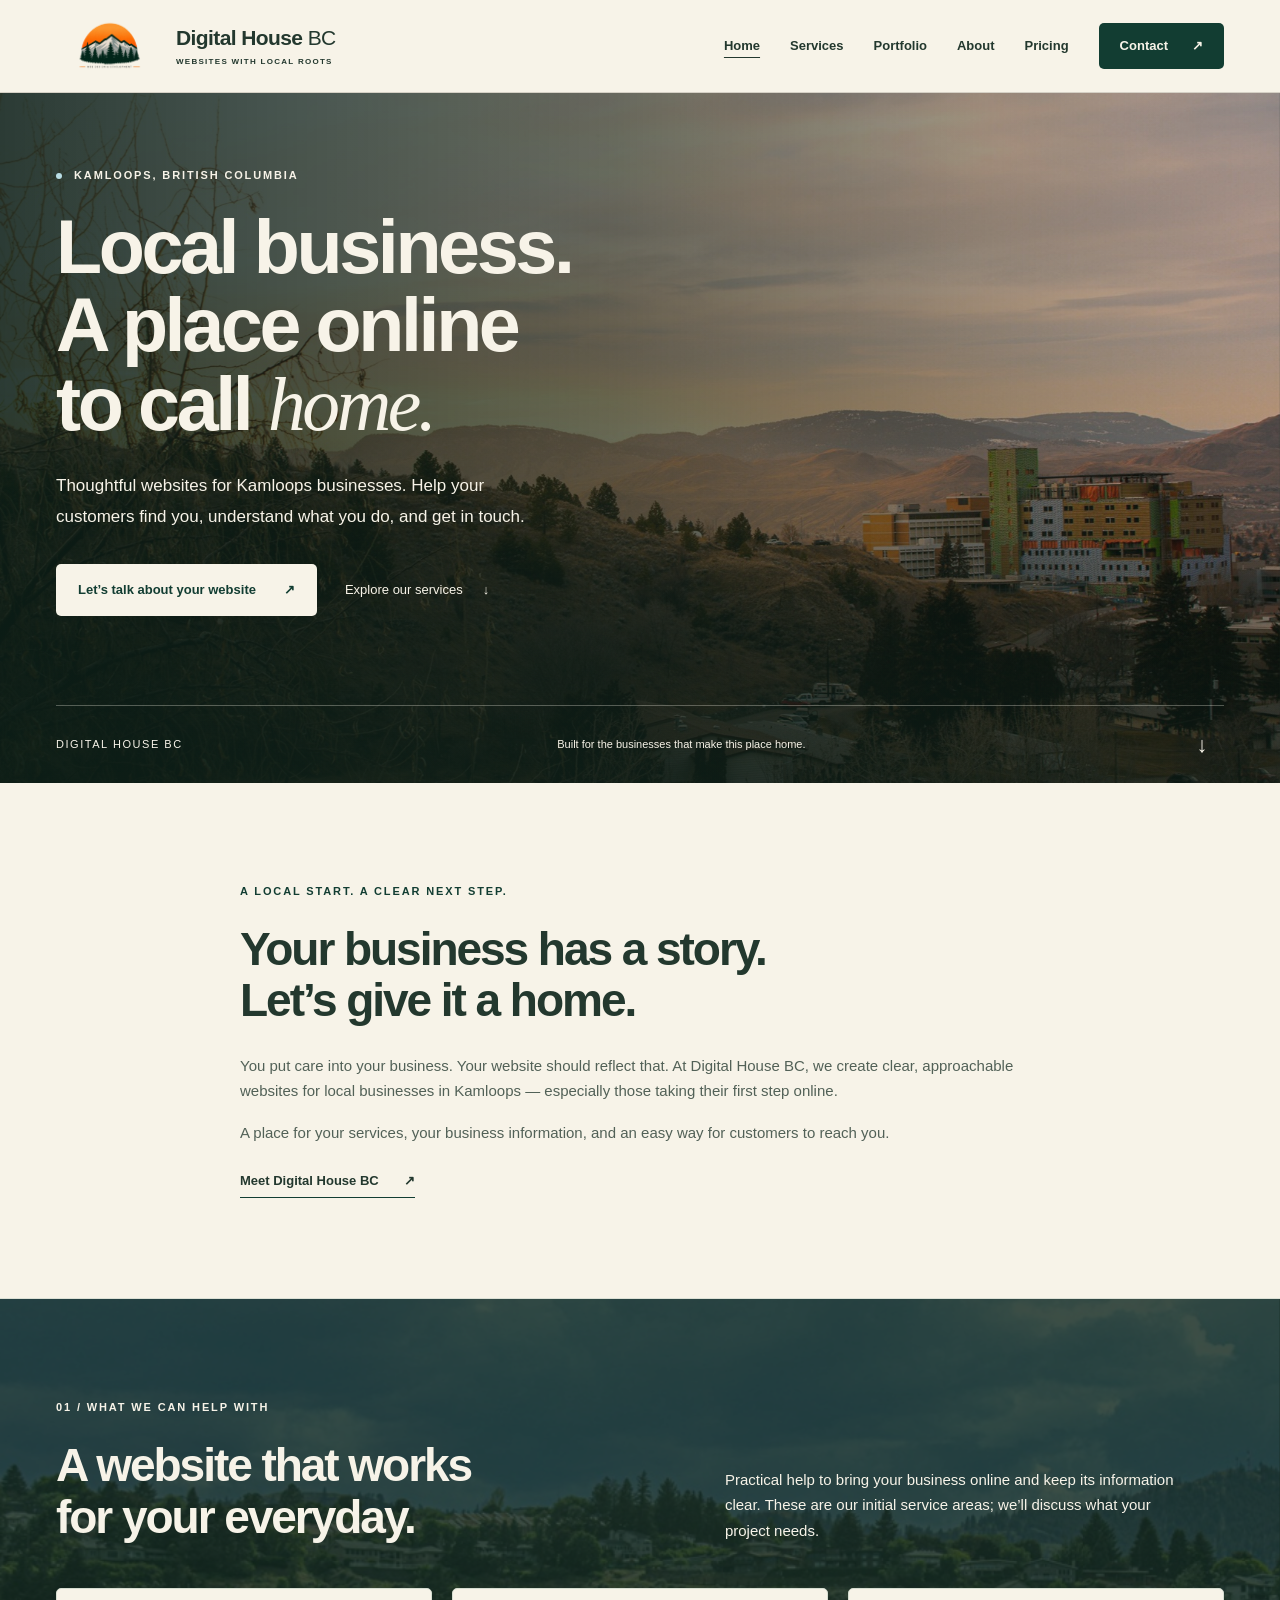
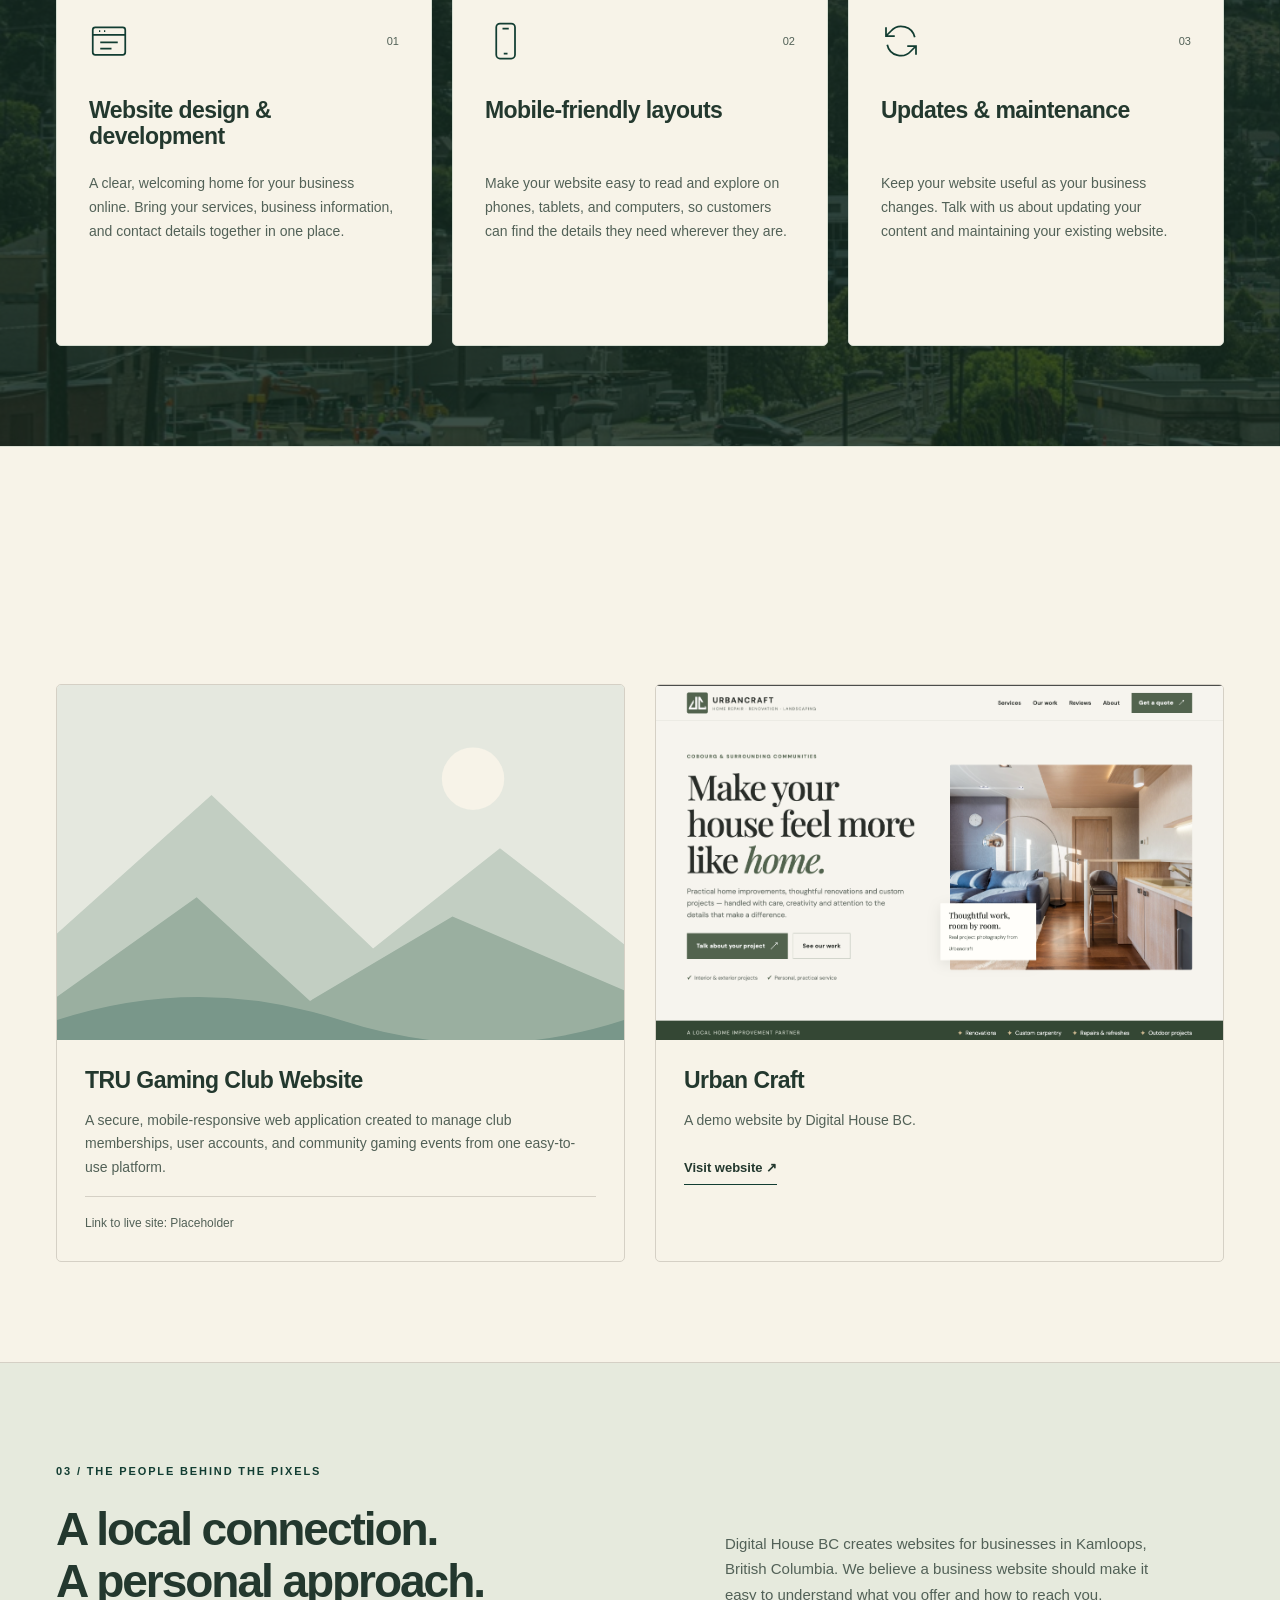
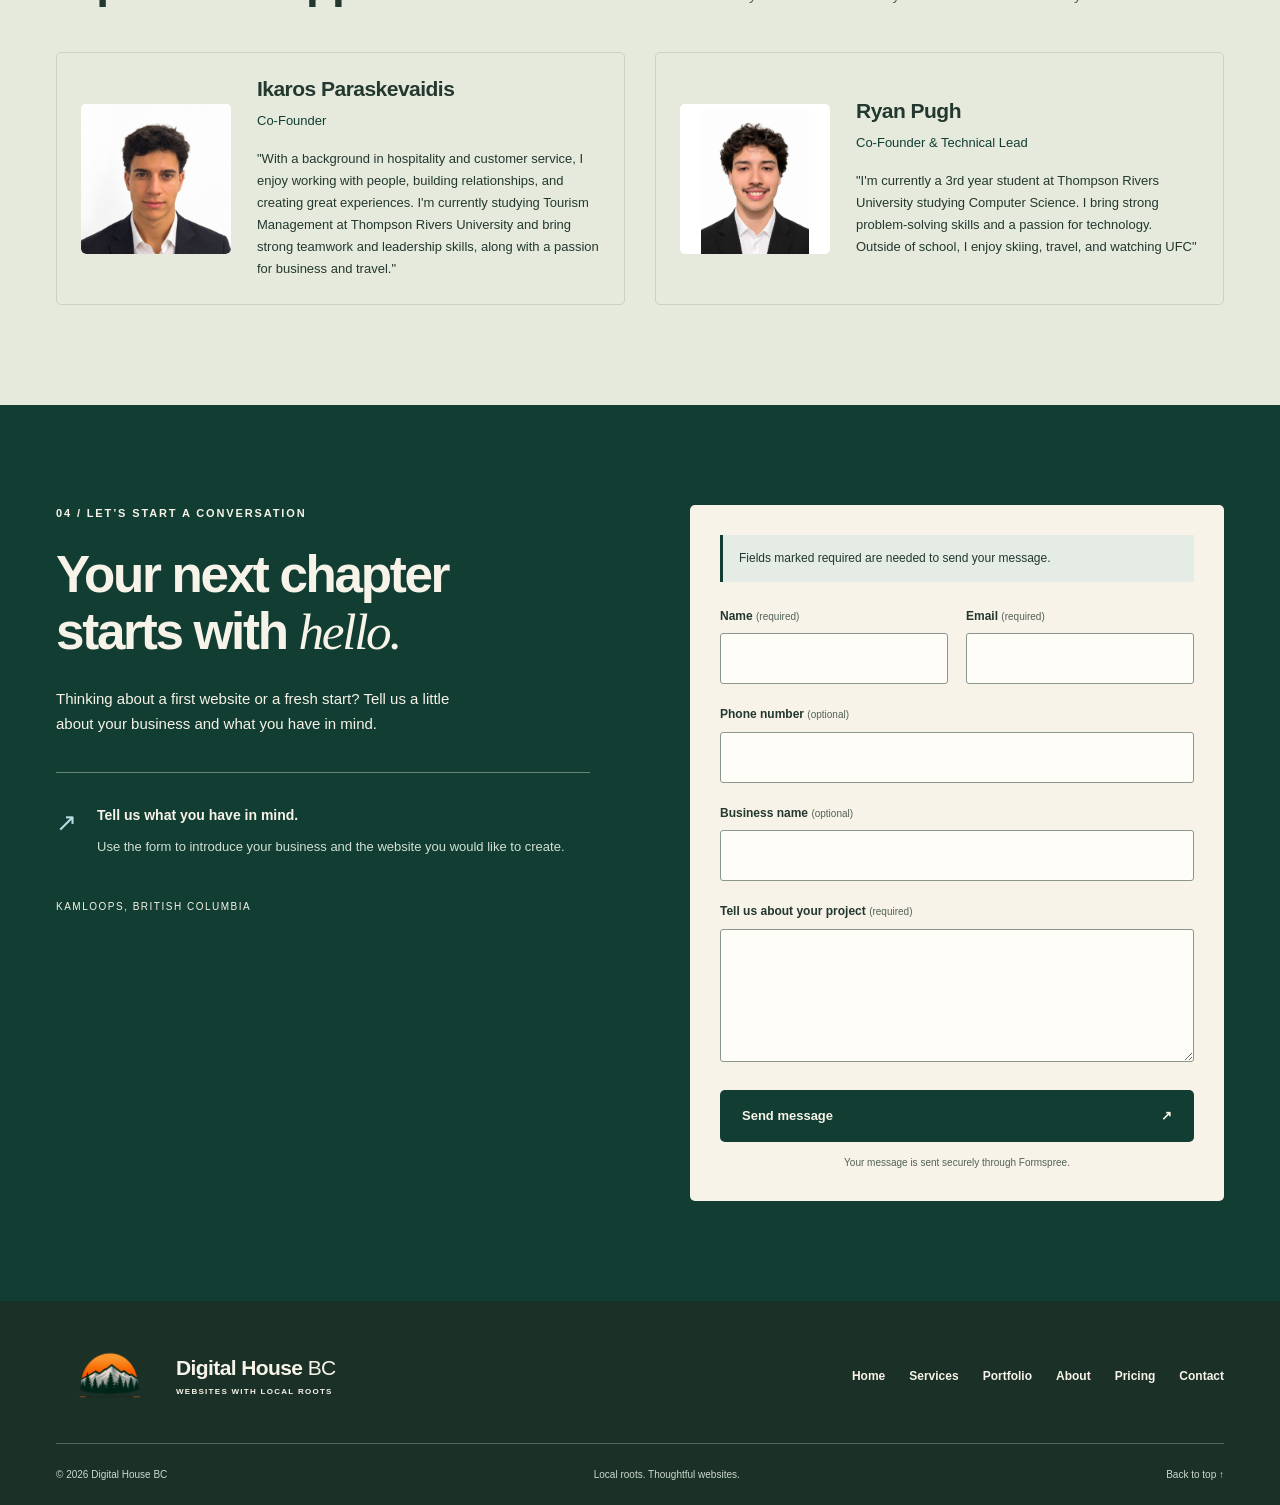
==== html/index.html @ cc47956d "Changed explore our services button to link to prices page" ====
<!doctype html>
<html lang="en-CA">
  <head>
    <meta charset="UTF-8" />
    <meta name="viewport" content="width=device-width, initial-scale=1" />
    <meta
      name="description"
      content="Digital House BC builds websites for local businesses in Kamloops, British Columbia."
    />
    <meta name="theme-color" content="#123d32" />
    <title>Digital House BC | Websites for Kamloops businesses</title>
    <link rel="icon" href="/assets/logo/Mountain_Sunset_.png" />
    <link rel="stylesheet" href="/css/styles.css" />
    <script src="/js/content.js" defer></script>
    <script src="/js/index.js" defer></script>
    <script src="/js/contact.js" defer></script>
  </head>
  <body>
    <a class="skip-link" href="#main">Skip to content</a>
    <header class="site-header">
      <div class="container header-inner">
        <a class="brand" href="#home" aria-label="Digital House BC home"
          ><img src="/assets/logo/Mountain_Sunset_.png" alt="" width="1774" height="887" /><span
            >Digital House <b>BC</b><small>WEBSITES WITH LOCAL ROOTS</small></span
          ></a
        >
        <button
          class="menu-toggle"
          type="button"
          aria-expanded="false"
          aria-controls="primary-nav"
          hidden
        >
          Menu <span aria-hidden="true">☰</span>
        </button>
        <nav id="primary-nav" aria-label="Main navigation">
          <a href="#home" aria-current="location">Home</a><a href="#services">Services</a
          ><a href="#portfolio">Portfolio</a><a href="#about">About</a
          ><a href="/html/pricing.html">Pricing</a><a class="nav-contact" href="#contact">Contact <span aria-hidden="true">↗</span></a>
        </nav>
      </div>
    </header>
    <main id="main">
      <section id="home" class="hero parallax-section" aria-labelledby="hero-title">
        <img
          class="hero-photo"
          src="/assets/background/homepage-1800.jpg"
          width="1800"
          height="1200"
          alt=""
          fetchpriority="high"
        />
        <div class="container hero-content">
          <p class="eyebrow light"><span></span> KAMLOOPS, BRITISH COLUMBIA</p>
          <h1 id="hero-title">Local business.<br />A place online<br />to call <em>home.</em></h1>
          <p>
            Thoughtful websites for Kamloops businesses. Help your customers find you, understand
            what you do, and get in touch.
          </p>
          <div class="button-row">
            <a class="button button-light" href="#contact"
              >Let’s talk about your website <span aria-hidden="true">↗</span></a
            ><a class="text-link" href="/html/pricing.html"
              >Explore our services <span aria-hidden="true">↓</span></a
            >
          </div>
        </div>
        <div class="hero-bottom container">
          <span>DIGITAL HOUSE BC</span
          ><span>Built for the businesses that make this place home.</span
          ><a href="#services" aria-label="Scroll to services">↓</a>
        </div>
      </section>
      <section class="local-intro section">
        <div class="container split">
          <div>
            <p class="eyebrow">A LOCAL START. A CLEAR NEXT STEP.</p>
            <h2>Your business has a story.<br />Let’s give it a home.</h2>
            <p>
              You put care into your business. Your website should reflect that. At Digital House
              BC, we create clear, approachable websites for local businesses in Kamloops —
              especially those taking their first step online.
            </p>
            <p>
              A place for your services, your business information, and an easy way for customers to
              reach you.
            </p>
            <a class="inline-link" href="#about"
              >Meet Digital House BC <span aria-hidden="true">↗</span></a
            >
          </div>
        </div>
      </section>
      <section
        id="services"
        class="section services parallax-section"
        aria-labelledby="services-title"
      >
        <img
          class="services-photo"
          src="/assets/background/second-homepage-1000.jpg"
          width="1000"
          height="667"
          alt=""
          loading="lazy"
        />
        <div class="container">
          <div class="section-heading">
            <div>
              <p class="eyebrow">01 / WHAT WE CAN HELP WITH</p>
              <h2 id="services-title">A website that works<br />for your everyday.</h2>
            </div>
            <p>
              Practical help to bring your business online and keep its information clear. These are
              our initial service areas; we’ll discuss what your project needs.
            </p>
          </div>
          <div id="services-grid" class="services-grid"></div>
          <noscript
            ><p>
              Website design and development · Mobile-friendly layouts · Website updates and
              maintenance
            </p></noscript
          >
        </div>
      </section>
      <section id="portfolio" class="section" aria-labelledby="portfolio-title">
        <div class="container">
          <div class="section-heading">
            <div>
              <p class="eyebrow">02 / OUR WORK</p>
              <h2 id="portfolio-title">Room for what’s next.</h2>
            </div>
            <p>
              We create websites that are clear, approachable, and easy to use. Here’s a look at some
              of our work.
            </p>
          </div>
          <div id="portfolio-grid" class="portfolio-grid"></div>
          <noscript>
            <article class="project-card">
              <div class="project-media">
                <img src="/assets/demo_websites/Real_Urban_Craft.png" alt="Screenshot of the Urban Craft demo website" width="2880" height="1624" loading="lazy" />
              </div>
              <div class="project-body">
                <h3>Urban Craft</h3>
                <p>A demo website by Digital House BC.</p>
              </div>
            </article>
          </noscript>
        </div>
      </section>
      <section id="about" class="section about" aria-labelledby="about-title">
        <div class="container">
          <div class="section-heading">
            <div>
              <p class="eyebrow">03 / THE PEOPLE BEHIND THE PIXELS</p>
              <h2 id="about-title">A local connection.<br />A personal approach.</h2>
            </div>
            <div>
              <p>
                Digital House BC creates websites for businesses in Kamloops, British Columbia. We
                believe a business website should make it easy to understand what you offer and how
                to reach you.
              </p>
            </div>
          </div>
          <div id="team-grid" class="team-grid"></div>
          <noscript><p>Two team profiles are coming soon.</p></noscript>
        </div>
      </section>
      <section id="contact" class="section contact" aria-labelledby="contact-title">
        <div class="container contact-grid">
          <div>
            <p class="eyebrow light">04 / LET’S START A CONVERSATION</p>
            <h2 id="contact-title">Your next chapter<br />starts with <em>hello.</em></h2>
            <p>
              Thinking about a first website or a fresh start? Tell us a little about your business
              and what you have in mind.
            </p>
            <div class="contact-note">
              <span aria-hidden="true">↗</span>
              <div>
                <strong>Tell us what you have in mind.</strong>
                <p>
                  Use the form to introduce your business and the website you would like to create.
                </p>
              </div>
            </div>
            <p class="location">KAMLOOPS, BRITISH COLUMBIA</p>
          </div>
          <form
            id="contact-form"
            action="https://formspree.io/f/mrpqborz"
            method="post"
            aria-describedby="form-notice"
          >
            <p id="form-notice" class="form-notice">
              Fields marked required are needed to send your message.
            </p>
            <div class="field-pair">
              <div>
                <label for="name">Name <span>(required)</span></label
                ><input id="name" name="name" autocomplete="name" required maxlength="100" />
              </div>
              <div>
                <label for="email">Email <span>(required)</span></label
                ><input
                  id="email"
                  name="email"
                  type="email"
                  autocomplete="email"
                  required
                  maxlength="254"
                />
              </div>
            </div>
            <label for="phone">Phone number <span>(optional)</span></label>
            <input
              id="phone"
              name="phone"
              type="tel"
              autocomplete="tel"
              maxlength="40"
            />
            <label for="business">Business name <span>(optional)</span></label
            ><input
              id="business"
              name="business"
              autocomplete="organization"
              maxlength="150"
            /><label for="message">Tell us about your project <span>(required)</span></label
            ><textarea id="message" name="message" rows="4" required maxlength="3000"></textarea
            ><button class="button" type="submit">
              Send message <span aria-hidden="true">↗</span>
            </button>
            <p class="form-footnote">Your message is sent securely through Formspree.</p>
            <p
              id="form-status"
              class="form-status"
              role="status"
              aria-live="polite"
              aria-atomic="true"
            ></p>
          </form>
        </div>
      </section>
    </main>
    <footer>
      <div class="container footer-top">
        <a class="brand" href="#home"
          ><img src="/assets/logo/Mountain_Sunset_.png" alt="" width="480" height="480" /><span
            >Digital House <b>BC</b><small>WEBSITES WITH LOCAL ROOTS</small></span
          ></a
        >
        <nav aria-label="Footer navigation">
          <a href="#home">Home</a><a href="#services">Services</a><a href="#portfolio">Portfolio</a
          ><a href="#about">About</a><a href="/html/pricing.html">Pricing</a><a href="#contact">Contact</a>
        </nav>
      </div>
      <div class="container footer-bottom">
        <span>© <span id="year">2026</span> Digital House BC</span
        ><span>Local roots. Thoughtful websites.</span><a href="#home">Back to top ↑</a>
      </div>
    </footer>
    <dialog
      id="contact-result"
      class="contact-result"
      aria-labelledby="contact-result-title"
      aria-describedby="contact-result-message"
    >
      <h2 id="contact-result-title">Message status</h2>
      <p id="contact-result-message"></p>
      <form method="dialog">
        <button class="button" type="submit" autofocus>Close</button>
      </form>
    </dialog>
    <dialog id="team-photo-dialog" class="photo-dialog" aria-label="Team member photo">
      <button class="photo-dialog-close" type="button" aria-label="Close photo" autofocus>&times;</button>
      <img class="photo-dialog-image" alt="" />
    </dialog>
  </body>
</html>
---- css/styles.css ----
:root {
  --evergreen: #123d32;
  --forest: #23382e;
  --ivory: #f7f3e8;
  --glacier: #b9dde5;
  --stone: #d5d0c5;
  --muted: #526157;
  --white: #fffdf8;
  --radius: 5px;
}
* {
  box-sizing: border-box;
}
html {
  scroll-behavior: smooth;
  scroll-padding-top: 105px;
}
body {
  margin: 0;
  background: var(--ivory);
  color: var(--forest);
  font-family: "Segoe UI", Arial, sans-serif;
  font-size: 16px;
  line-height: 1.7;
}
a {
  color: inherit;
  text-decoration: none;
}
button,
input,
textarea {
  font: inherit;
}
button,
a,
input,
textarea {
  -webkit-tap-highlight-color: transparent;
}
img {
  display: block;
  max-width: 100%;
  height: auto;
}
figure,
p,
h1,
h2,
h3 {
  margin: 0;
}
p + p {
  margin-top: 16px;
}
h1,
h2,
h3 {
  line-height: 1.12;
  font-weight: 600;
  letter-spacing: -0.045em;
}
h2 {
  font-size: clamp(32px, 3.6vw, 48px);
}
h3 {
  font-size: 23px;
  letter-spacing: -0.025em;
}
em {
  font-family: Georgia, serif;
  font-weight: 400;
}
a,
button {
  touch-action: manipulation;
}
a:focus-visible,
button:focus-visible,
input:focus-visible,
textarea:focus-visible {
  outline: 3px solid #23728a;
  outline-offset: 5px;
}
.contact :focus-visible,
footer :focus-visible,
.hero :focus-visible {
  outline-color: var(--glacier);
}
a:hover {
  text-decoration: underline;
  text-underline-offset: 5px;
}
.container {
  width: min(1200px, calc(100% - 112px));
  margin-inline: auto;
}
.section {
  padding-block: 100px;
}
.eyebrow {
  font-size: 11px;
  font-weight: 700;
  letter-spacing: 0.17em;
  line-height: 1.6;
  margin-bottom: 23px;
  color: var(--evergreen);
}
.eyebrow.light {
  color: var(--ivory);
}
.skip-link {
  position: fixed;
  top: 10px;
  left: 10px;
  padding: 12px 20px;
  background: var(--ivory);
  z-index: 20;
  transform: translateY(-160%);
}
.skip-link:focus {
  transform: translateY(0);
}
.site-header {
  position: sticky;
  top: 0;
  z-index: 10;
  background: var(--ivory);
  border-bottom: 1px solid var(--stone);
}
.header-inner {
  display: flex;
  align-items: center;
  justify-content: space-between;
  min-height: 92px;
  gap: 30px;
}
.brand {
  display: flex;
  align-items: center;
  gap: 12px;
  line-height: 1.2;
  white-space: nowrap;
}
.brand:hover {
  text-decoration: none;
}
.brand img {
  width: auto;
  height: 54px;
  max-width: 108px;
  object-fit: contain;
  flex-shrink: 0;
  border-radius: 3px;
}
.brand > span {
  font-size: 21px;
  letter-spacing: -0.6px;
  font-weight: 600;
}
.brand b {
  font-weight: 400;
}
.brand small {
  display: block;
  letter-spacing: 0.16em;
  font-size: 8px;
  margin-top: 7px;
  font-weight: 600;
}
nav {
  display: flex;
  gap: 30px;
  align-items: center;
}
nav a {
  font-size: 13px;
  font-weight: 600;
  padding-block: 12px;
}
nav a[aria-current] {
  text-decoration: underline;
  text-underline-offset: 7px;
}
.nav-contact {
  background: var(--evergreen);
  color: var(--ivory);
  padding: 12px 21px;
  border-radius: var(--radius);
  display: flex;
  gap: 24px;
}
.nav-contact:hover {
  background: var(--forest);
}
.menu-toggle {
  display: none;
}
.hero {
  overflow: hidden;
  position: relative;
  isolation: isolate;
  background: var(--forest);
  color: var(--ivory);
  min-height: 690px;
  display: flex;
  flex-direction: column;
  justify-content: space-between;
}
.hero-photo {
  position: absolute;
  inset: 0;
  width: 100%;
  height: 100%;
  object-fit: cover;
  object-position: center 62%;
  z-index: -2;
}
.hero:before {
  content: "";
  position: absolute;
  inset: 0;
  z-index: -1;
  background:
    linear-gradient(
      90deg,
      rgba(12, 30, 23, 0.87),
      rgba(15, 32, 25, 0.63) 48%,
      rgba(15, 32, 25, 0.22)
    ),
    linear-gradient(0deg, rgba(15, 32, 25, 0.65), transparent 50%);
}
.hero-content {
  padding-top: 74px;
  padding-bottom: 66px;
}

/* Text reveals once when it enters the viewport. */
@keyframes text-enter {
  from {
    opacity: 0;
    transform: translateY(14px);
  }
  to {
    opacity: 1;
    transform: translateY(0);
  }
}

@media (prefers-reduced-motion: no-preference) {
  /* Extra image height keeps the edges covered as the background moves. */
  .has-parallax .hero-photo,
  .has-parallax .services-photo {
    top: -100px;
    height: calc(100% + 200px);
    transform: translate3d(0, var(--parallax-offset, 0px), 0);
    will-change: transform;
  }

  .text-reveal:not(.is-visible) {
    opacity: 0;
    transform: translateY(14px);
  }

  .text-reveal.is-visible {
    animation: text-enter 650ms ease-out var(--reveal-delay, 200ms) both;
  }

  /* Keyboard users never need to wait for text or links to appear. */
  .text-reveal.reveal-immediate,
  .text-reveal:focus-within {
    opacity: 1;
    transform: none;
    animation: none;
  }
}
.hero .eyebrow {
  display: flex;
  align-items: center;
  gap: 12px;
}
.hero .eyebrow span {
  width: 6px;
  height: 6px;
  background: var(--glacier);
  border-radius: 50%;
}
h1 {
  font-size: clamp(48px, 5.9vw, 80px);
  line-height: 1.04;
  max-width: 750px;
}
.hero-content > p:not(.eyebrow) {
  max-width: 475px;
  margin-top: 27px;
  font-size: 17px;
  line-height: 1.8;
}
.button-row {
  display: flex;
  align-items: center;
  gap: 28px;
  margin-top: 32px;
}
.button {
  display: inline-flex;
  align-items: center;
  justify-content: center;
  gap: 28px;
  padding: 15px 22px;
  border: 0;
  border-radius: var(--radius);
  font-size: 13px;
  font-weight: 600;
  background: var(--evergreen);
  color: var(--ivory);
  min-height: 50px;
}
.button-light {
  background: var(--ivory);
  color: var(--evergreen);
}
.button-light:hover {
  background: var(--glacier);
  text-decoration: none;
}
.text-link {
  font-size: 13px;
  display: flex;
  gap: 20px;
  align-items: center;
}
.hero-bottom {
  display: flex;
  justify-content: space-between;
  gap: 20px;
  align-items: center;
  border-top: 1px solid #f7f3e84d;
  padding-block: 20px;
  font-size: 11px;
}
.hero-bottom > span:first-child {
  letter-spacing: 0.14em;
}
.hero-bottom a {
  font-size: 22px;
  min-width: 44px;
  text-align: center;
}
.split {
  display: grid;
  grid-template-columns: 1fr 1fr;
  gap: 85px;
  align-items: center;
}
.split p:not(.eyebrow) {
  color: var(--muted);
  font-size: 15px;
  max-width: 490px;
}
.split h2 {
  margin-bottom: 26px;
}
.inline-link {
  font-size: 13px;
  font-weight: 600;
  display: inline-flex;
  gap: 25px;
  margin-top: 25px;
  border-bottom: 1px solid var(--evergreen);
  padding-bottom: 5px;
}
.local-intro .split {
  display: block;
  max-width: 800px;
}

.local-intro .split p:not(.eyebrow) {
  max-width: none;
}

.services {
  position: relative;
  isolation: isolate;
  overflow: hidden;
  background: var(--forest);
  border-block: 1px solid #dce0d5;
}

.services-photo {
  position: absolute;
  inset: 0;
  width: 100%;
  height: 100%;
  object-fit: cover;
  object-position: center 60%;
  z-index: -2;
}

.services::before {
  content: "";
  position: absolute;
  inset: 0;
  background: rgba(18, 40, 30, 0.82);
  z-index: -1;
}

.services .section-heading h2,
.services .section-heading .eyebrow,
.services .section-heading > p,
.services noscript {
  color: var(--ivory);
}

.section-heading {
  display: grid;
  grid-template-columns: 1.2fr 1fr;
  align-items: end;
  gap: 70px;
  margin-bottom: 45px;
}
.section-heading > p,
.section-heading > div > p:not(.eyebrow) {
  font-size: 15px;
  color: var(--muted);
  max-width: 450px;
}
.services-grid {
  display: grid;
  grid-template-columns: repeat(3, 1fr);
  gap: 20px;
}
.service-card {
  background: var(--ivory);
  padding: 32px;
  border: 1px solid #d6ddd1;
  border-radius: var(--radius);
}
.service-top {
  display: flex;
  justify-content: space-between;
  align-items: center;
  margin-bottom: 37px;
}
.service-icon {
  width: 40px;
  height: 40px;
  color: var(--evergreen);
}
.card-number {
  font-size: 11px;
  color: var(--muted);
}
.service-card h3 {
  max-width: 250px;
  min-height: 54px;
  margin-bottom: 20px;
}
.service-card > p {
  font-size: 14px;
  color: var(--muted);
}
.service-card .service-detail {
  font-size: 11px;
  border-top: 1px solid var(--stone);
  padding-top: 20px;
  margin-top: 30px;
  color: var(--evergreen);
  font-weight: 600;
}
.portfolio-grid {
  display: grid;
  grid-template-columns: 1fr 1fr;
  gap: 30px;
}
.project-card {
  border: 1px solid var(--stone);
  border-radius: var(--radius);
  overflow: hidden;
}
.project-media {
  position: relative;
}
.project-media img {
  width: 100%;
  aspect-ratio: 1.6;
  object-fit: cover;
}
.placeholder-label {
  position: absolute;
  left: 20px;
  bottom: 20px;
  padding: 5px 10px;
  background: var(--ivory);
  color: var(--evergreen);
  font-size: 9px;
  font-weight: 700;
  letter-spacing: 0.12em;
  border-radius: 3px;
}
.project-body {
  padding: 28px;
}
.project-body h3 {
  font-size: 23px;
  margin-bottom: 15px;
}
.project-body p {
  font-size: 14px;
  color: var(--muted);
}
.project-body .project-work {
  border-top: 1px solid var(--stone);
  padding-top: 16px;
  font-size: 12px;
}
.about {
  background: #e6eadd;
  border-top: 1px solid var(--stone);
}
.team-grid {
  display: grid;
  grid-template-columns: 1fr 1fr;
  gap: 30px;
}
.team-card {
  display: grid;
  grid-template-columns: 150px 1fr;
  gap: 26px;
  align-items: center;
  padding: 24px;
  border: 1px solid #c9d2c4;
  border-radius: var(--radius);
}
.team-image img {
  width: 100%;
  aspect-ratio: 1;
  object-fit: cover;
  border-radius: var(--radius);
}
.team-card .eyebrow {
  font-size: 8px;
  margin-bottom: 12px;
}
.team-card h3 {
  font-size: 21px;
}
.team-card p:not(.eyebrow) {
  font-size: 13px;
}
.team-card .team-role {
  margin-top: 9px;
  color: var(--evergreen);
}
.contact {
  background: var(--evergreen);
  color: var(--ivory);
}
.contact-grid {
  display: grid;
  grid-template-columns: 1fr 1fr;
  gap: 100px;
}
.contact h2 {
  font-size: clamp(36px, 4vw, 54px);
  margin-bottom: 25px;
}
.contact-grid > div > p:not(.eyebrow) {
  font-size: 15px;
  max-width: 420px;
}
.contact-note {
  display: flex;
  gap: 20px;
  margin-top: 35px;
  padding-top: 28px;
  border-top: 1px solid #658578;
}
.contact-note > span {
  color: var(--glacier);
  font-size: 25px;
}
.contact-note strong {
  font-size: 14px;
}
.contact-note p {
  font-size: 13px;
  line-height: 1.7;
  margin-top: 8px;
  color: #d2dfd4;
}
.contact .location {
  font-size: 10px !important;
  letter-spacing: 0.15em;
  margin-top: 40px;
}
form {
  padding: 30px;
  background: var(--ivory);
  color: var(--forest);
  border-radius: var(--radius);
}
.form-notice {
  font-size: 12px;
  background: #e4ece5;
  padding: 13px 16px;
  margin-bottom: 24px;
  border-left: 3px solid var(--evergreen);
}
label {
  display: block;
  font-size: 12px;
  font-weight: 600;
  margin-bottom: 7px;
}
label span {
  font-weight: 400;
  color: var(--muted);
  font-size: 10px;
}
input,
textarea {
  width: 100%;
  border: 1px solid #8b978c;
  border-radius: 3px;
  background: var(--white);
  color: var(--forest);
  padding: 11px 12px;
  margin-bottom: 20px;
  min-height: 46px;
}
textarea {
  resize: vertical;
  min-height: 110px;
}
.field-pair {
  display: grid;
  grid-template-columns: 1fr 1fr;
  gap: 18px;
}
form .button {
  width: 100%;
  justify-content: space-between;
}
button:disabled {
  cursor: not-allowed;
  background: #d5dcd2;
  color: #465b4a;
}
.form-footnote {
  font-size: 10px;
  text-align: center;
  color: var(--muted);
  margin-top: 12px;
}
footer {
  background: #1b3027;
  color: var(--ivory);
  padding-top: 48px;
}
.footer-top {
  display: flex;
  justify-content: space-between;
  align-items: center;
  padding-bottom: 40px;
  gap: 30px;
}
.footer-top nav {
  gap: 24px;
}
.footer-top nav a {
  font-size: 12px;
}
.footer-bottom {
  display: flex;
  justify-content: space-between;
  gap: 20px;
  border-top: 1px solid #53675a;
  padding-block: 22px;
  font-size: 10px;
  color: #ced9cd;
}
@media (min-width: 1500px) {
  .hero {
    min-height: 760px;
  }
  .hero-content {
    padding-top: 100px;
  }
}
@media (max-width: 1050px) {
  .container {
    width: calc(100% - 64px);
  }
  nav {
    gap: 20px;
  }
  .split {
    gap: 45px;
  }
  .section-heading {
    gap: 40px;
  }
  .service-card {
    padding: 24px;
  }
  .contact-grid {
    gap: 45px;
  }
  .team-card {
    grid-template-columns: 100px 1fr;
    gap: 18px;
    padding: 18px;
  }
  .team-card h3 {
    font-size: 19px;
  }
  .footer-top nav {
    gap: 18px;
  }
}
@media (max-width: 760px) {
  html {
    scroll-padding-top: 95px;
  }
  .container {
    width: calc(100% - 40px);
  }
  .section {
    padding-block: 65px;
  }
  .header-inner {
    min-height: 78px;
    flex-wrap: wrap;
    gap: 0;
  }
  .brand img {
    width: auto;
    height: 36px;
    max-width: 72px;
  }
  .brand > span {
    font-size: 18px;
  }
  .brand small {
    font-size: 7px;
  }
  .js .menu-toggle {
    display: flex;
    gap: 12px;
    align-items: center;
    background: none;
    color: var(--evergreen);
    border: 1px solid var(--stone);
    border-radius: 3px;
    padding: 10px 12px;
    font-size: 12px;
    min-height: 44px;
  }
  .menu-toggle[hidden] {
    display: none;
  }
  .header-inner nav {
    width: 100%;
    flex-wrap: wrap;
    gap: 8px 22px;
    padding-bottom: 15px;
  }
  .js .header-inner nav {
    display: none;
  }
  .js .header-inner nav.is-open {
    display: flex;
    flex-direction: column;
    align-items: stretch;
    padding-block: 8px 20px;
    gap: 0;
  }
  .header-inner nav a {
    padding: 12px 15px;
    min-height: 46px;
  }
  .header-inner .nav-contact {
    justify-content: space-between;
    margin-top: 7px;
  }
  .hero {
    min-height: 670px;
  }
  .hero-content {
    padding-top: 60px;
    padding-bottom: 45px;
  }
  h1 {
    font-size: clamp(46px, 9vw, 68px);
  }
  .hero-content > p:not(.eyebrow) {
    font-size: 15px;
    max-width: 390px;
  }
  .hero:before {
    background:
      linear-gradient(90deg, #0c1e17df, #0f2019a6), linear-gradient(0deg, #0f201955, transparent);
  }
  .hero-photo {
    object-position: 62% center;
  }
  .hero .eyebrow {
    font-size: 9px;
  }
  .button-row {
    align-items: flex-start;
    flex-direction: column;
    gap: 22px;
  }
  .hero-bottom {
    font-size: 9px;
  }
  .hero-bottom > span:nth-child(2) {
    max-width: 165px;
    text-align: right;
  }
  .split,
  .section-heading,
  .contact-grid {
    grid-template-columns: 1fr;
    gap: 32px;
  }
  .section-heading {
    margin-bottom: 32px;
  }
  .section-heading > p {
    max-width: 100%;
  }
  .split p:not(.eyebrow) {
    max-width: 100%;
  }
  .services-grid {
    grid-template-columns: 1fr;
    gap: 16px;
  }
  .service-card h3 {
    min-height: 0;
    max-width: none;
  }
  .service-top {
    margin-bottom: 24px;
  }
  .service-card .service-detail {
    margin-top: 22px;
  }
  .portfolio-grid {
    grid-template-columns: 1fr;
    gap: 25px;
  }
  .team-grid {
    grid-template-columns: 1fr;
    gap: 18px;
  }
  .team-card {
    grid-template-columns: 120px 1fr;
    padding: 20px;
    gap: 24px;
  }
  .contact-grid {
    gap: 35px;
  }
  .contact h2 {
    font-size: 42px;
  }
  .contact .location {
    margin-top: 25px;
  }
  form {
    padding: 24px;
  }
  .footer-top {
    align-items: flex-start;
    flex-direction: column;
    gap: 25px;
  }
  .footer-top nav {
    gap: 8px 25px;
    flex-wrap: wrap;
  }
  .footer-bottom {
    flex-wrap: wrap;
    gap: 10px 20px;
  }
  .footer-bottom > span:nth-child(2) {
    display: none;
  }
  .footer-bottom > a {
    margin-left: auto;
  }
}
@media (max-width: 380px) {
  .container {
    width: calc(100% - 32px);
  }
  .brand {
    gap: 8px;
  }
  .brand > span {
    font-size: 16px;
  }
  .brand small {
    font-size: 6px;
  }
  .menu-toggle {
    padding: 9px !important;
  }
  .field-pair {
    grid-template-columns: 1fr;
    gap: 0;
  }
  .team-card {
    grid-template-columns: 80px 1fr;
    gap: 15px;
  }
  .team-card .eyebrow {
    font-size: 7px;
  }
  .team-card h3 {
    font-size: 18px;
  }
  .button {
    font-size: 12px;
    gap: 18px;
  }
  .hero-bottom > span:nth-child(2) {
    max-width: 140px;
  }
  .contact h2 {
    font-size: 36px;
  }
}
@media (prefers-reduced-motion: reduce) {
  html {
    scroll-behavior: auto;
  }
  * {
    animation: none !important;
    transition: none !important;
  }
}

.form-status {
  font-size: 13px;
  margin-top: 16px;
}

.form-status:empty {
  display: none;
}

.form-status[data-state="error"] {
  color: #932d20;
}

.form-status[data-state="success"] {
  color: var(--evergreen);
}

/* Native modal keeps the result keyboard-accessible, including Escape to close. */
.contact-result {
  width: min(440px, calc(100% - 40px));
  max-height: calc(100dvh - 40px);
  overflow-y: auto;
  padding: 32px;
  border: 1px solid var(--stone);
  border-top: 5px solid var(--evergreen);
  border-radius: var(--radius);
  background: var(--ivory);
  color: var(--forest);
  box-shadow: 0 20px 70px #0004;
}

.contact-result::backdrop {
  background: #10251bd9;
}

.contact-result[data-state="error"] {
  border-top-color: #932d20;
}

.contact-result h2 {
  margin-bottom: 18px;
  font-size: 30px;
}

.contact-result p {
  font-size: 15px;
  overflow-wrap: anywhere;
}

.contact-result form {
  margin-top: 24px;
  padding: 0;
}

/* Match the wider framing of the other team portrait without cropping Ryan's head. */
.team-image img[src$="Ryan_Pugh_Headshot_Real.png"] {
  object-fit: contain;
  object-position: center;
  padding-top: 4%;
  background: #fff;
}

/* The frame defines the size so portrait proportions cannot change it. */
.team-image {
  display: block;
  position: relative;
  width: 100%;
  aspect-ratio: 1;
  overflow: hidden;
  border-radius: var(--radius);
  background: #fff;
  cursor: zoom-in;
}

.team-image img {
  position: absolute;
  inset: 0;
  width: 100%;
  height: 100%;
}


/* Full-size team portraits, with an always-visible close control. */
.photo-dialog {
  width: min(640px, calc(100vw - 32px));
  max-width: calc(100vw - 32px);
  max-height: calc(100dvh - 32px);
  padding: 52px 16px 16px;
  border: 1px solid var(--stone);
  border-radius: var(--radius);
  background: var(--ivory);
  box-shadow: 0 20px 70px #0006;
}

.photo-dialog::backdrop {
  background: #10251be6;
}

.photo-dialog-image {
  width: 100%;
  height: min(640px, calc(100dvh - 102px));
  object-fit: contain;
  background: #fff;
}

.photo-dialog-close {
  position: absolute;
  top: 4px;
  right: 6px;
  width: 44px;
  height: 44px;
  border: 0;
  border-radius: var(--radius);
  background: transparent;
  color: var(--evergreen);
  font-size: 32px;
  line-height: 1;
  cursor: pointer;
}

.photo-dialog-close:hover {
  background: var(--stone);
}

/* Project cards respond to mouse hover and keyboard focus on project links. */
.project-media {
  overflow: hidden;
}

.project-card:focus-within {
  border-color: var(--evergreen);
  box-shadow: 0 12px 28px #23382e20;
}

@media (hover: hover) {
  .project-card:hover {
    border-color: var(--evergreen);
    box-shadow: 0 12px 28px #23382e20;
  }
}

@media (prefers-reduced-motion: no-preference) {
  .project-card {
    transition: transform 220ms ease, box-shadow 220ms ease, border-color 220ms ease;
  }

  .project-media img {
    transition: scale 300ms ease;
  }

  .project-card:focus-within {
    transform: translateY(-5px);
  }

  .project-card:focus-within .project-media img {
    scale: 1.04;
  }

  @media (hover: hover) {
    .project-card:hover {
      transform: translateY(-5px);
    }

    .project-card:hover .project-media img {
      scale: 1.04;
    }
  }
}

/* Reveal the project action on card hover or keyboard focus only. */
.project-view-button {
  position: absolute;
  top: 50%;
  left: 50%;
  translate: -50% -50%;
  min-height: 48px;
  padding: 12px 24px;
  border: 1px solid var(--stone);
  border-radius: var(--radius);
  background: var(--ivory);
  color: var(--evergreen);
  box-shadow: 0 6px 24px #0003;
  font-weight: 600;
  white-space: nowrap;
  cursor: pointer;
  opacity: 0;
  pointer-events: none;
}
.project-card:hover .project-view-button,
.project-card:focus-within .project-view-button {
  opacity: 1;
  pointer-events: auto;
}
@media (prefers-reduced-motion: no-preference) {
  .project-view-button { transition: opacity 180ms ease; }
}
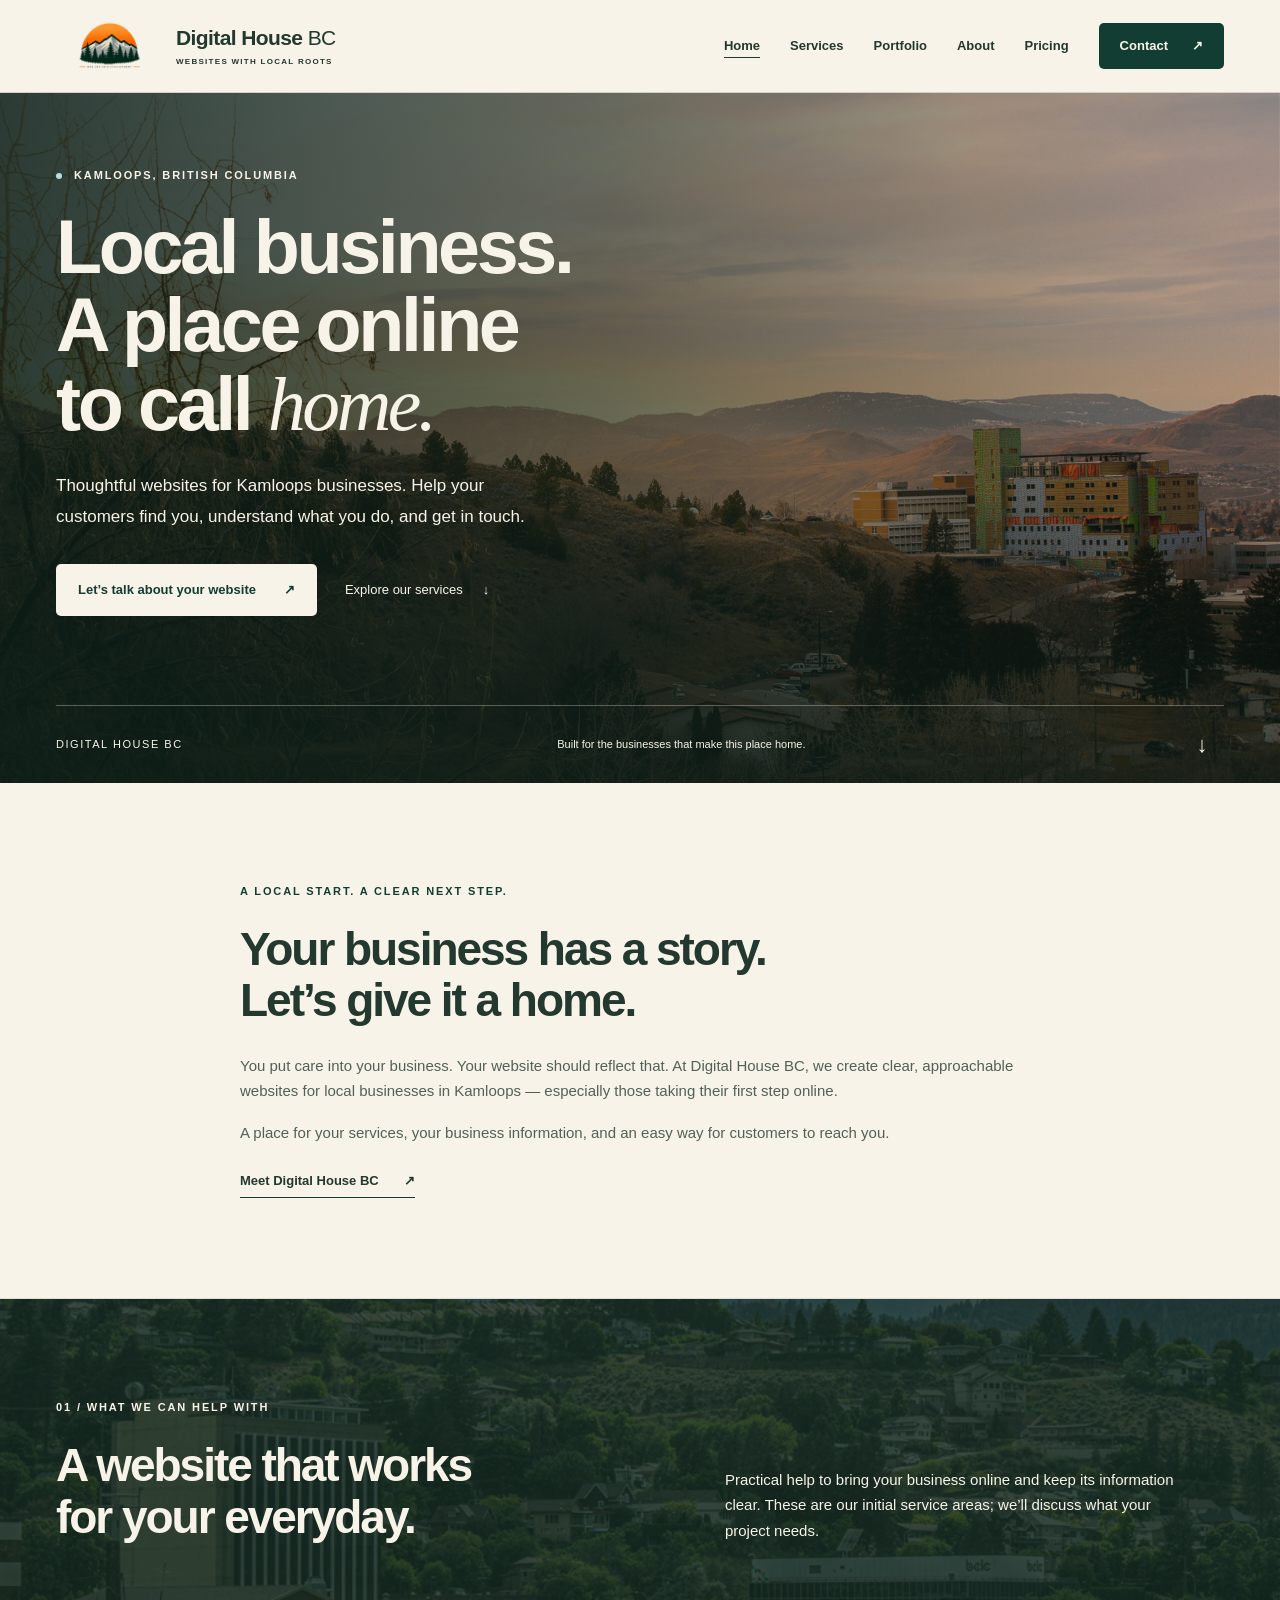
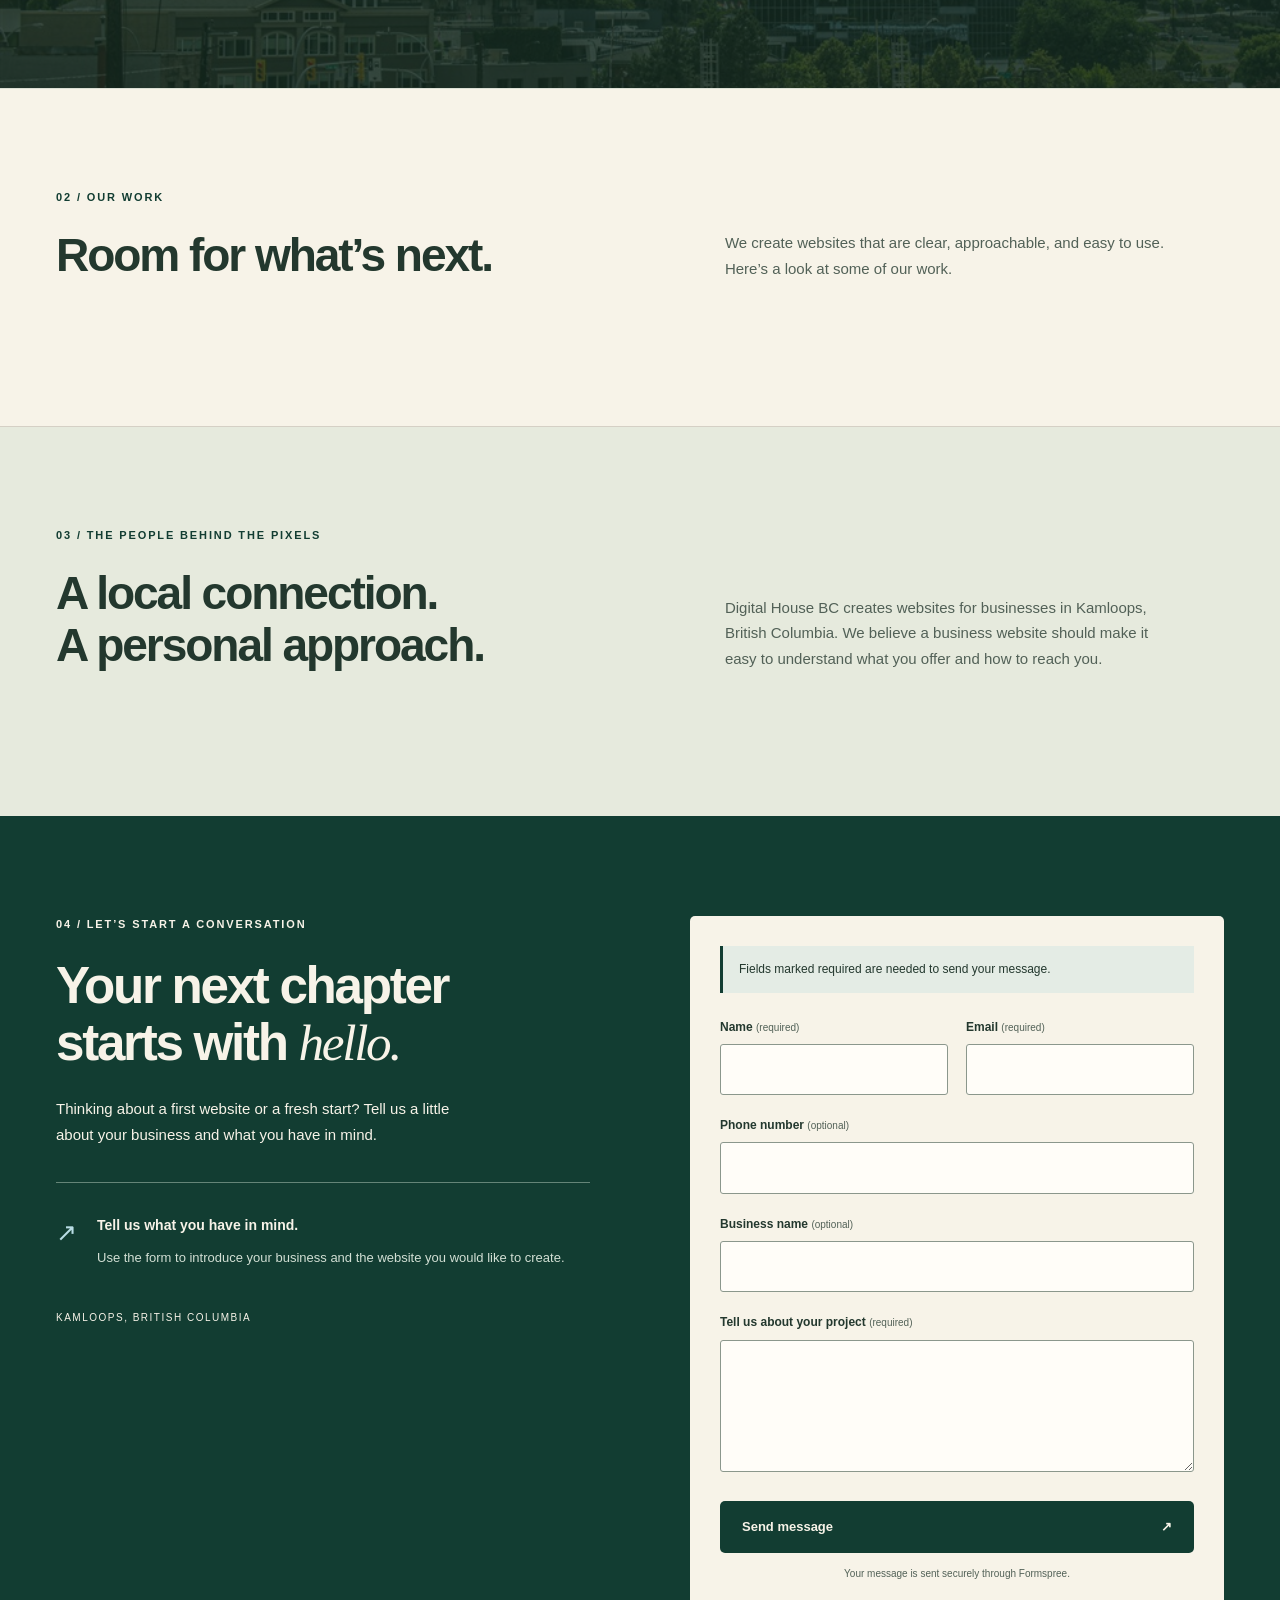
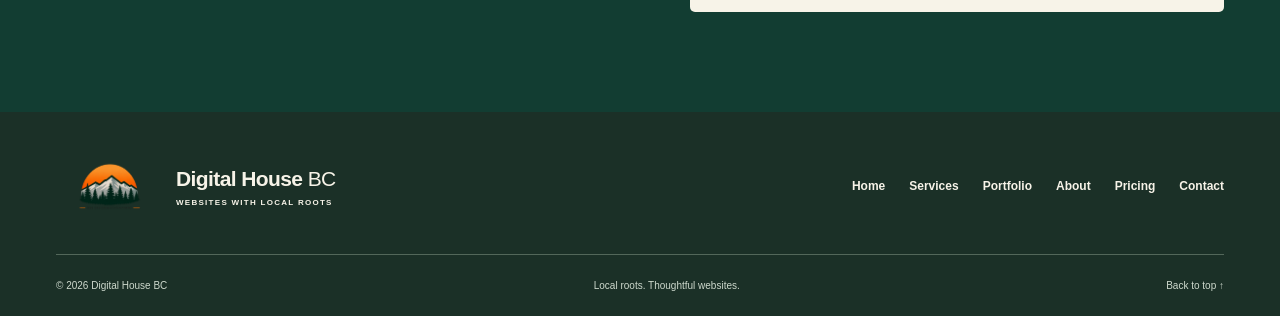
==== commit 5608ef35: "Added dynamic js navigation" ====
--- a/html/index.html
+++ b/html/index.html
@@ -11,9 +11,10 @@
     <title>Digital House BC | Websites for Kamloops businesses</title>
     <link rel="icon" href="/assets/logo/Mountain_Sunset_.png" />
     <link rel="stylesheet" href="/css/styles.css" />
-    <script src="/js/content.js" defer></script>
-    <script src="/js/index.js" defer></script>
-    <script src="/js/contact.js" defer></script>
+    <script src="/js/content.js" type="text/plain" data-page-script></script>
+    <script src="/js/index.js" type="text/plain" data-page-script></script>
+    <script src="/js/contact.js" type="text/plain" data-page-script></script>
+    <script src="/js/router.js" defer></script>
   </head>
   <body>
     <a class="skip-link" href="#main">Skip to content</a>
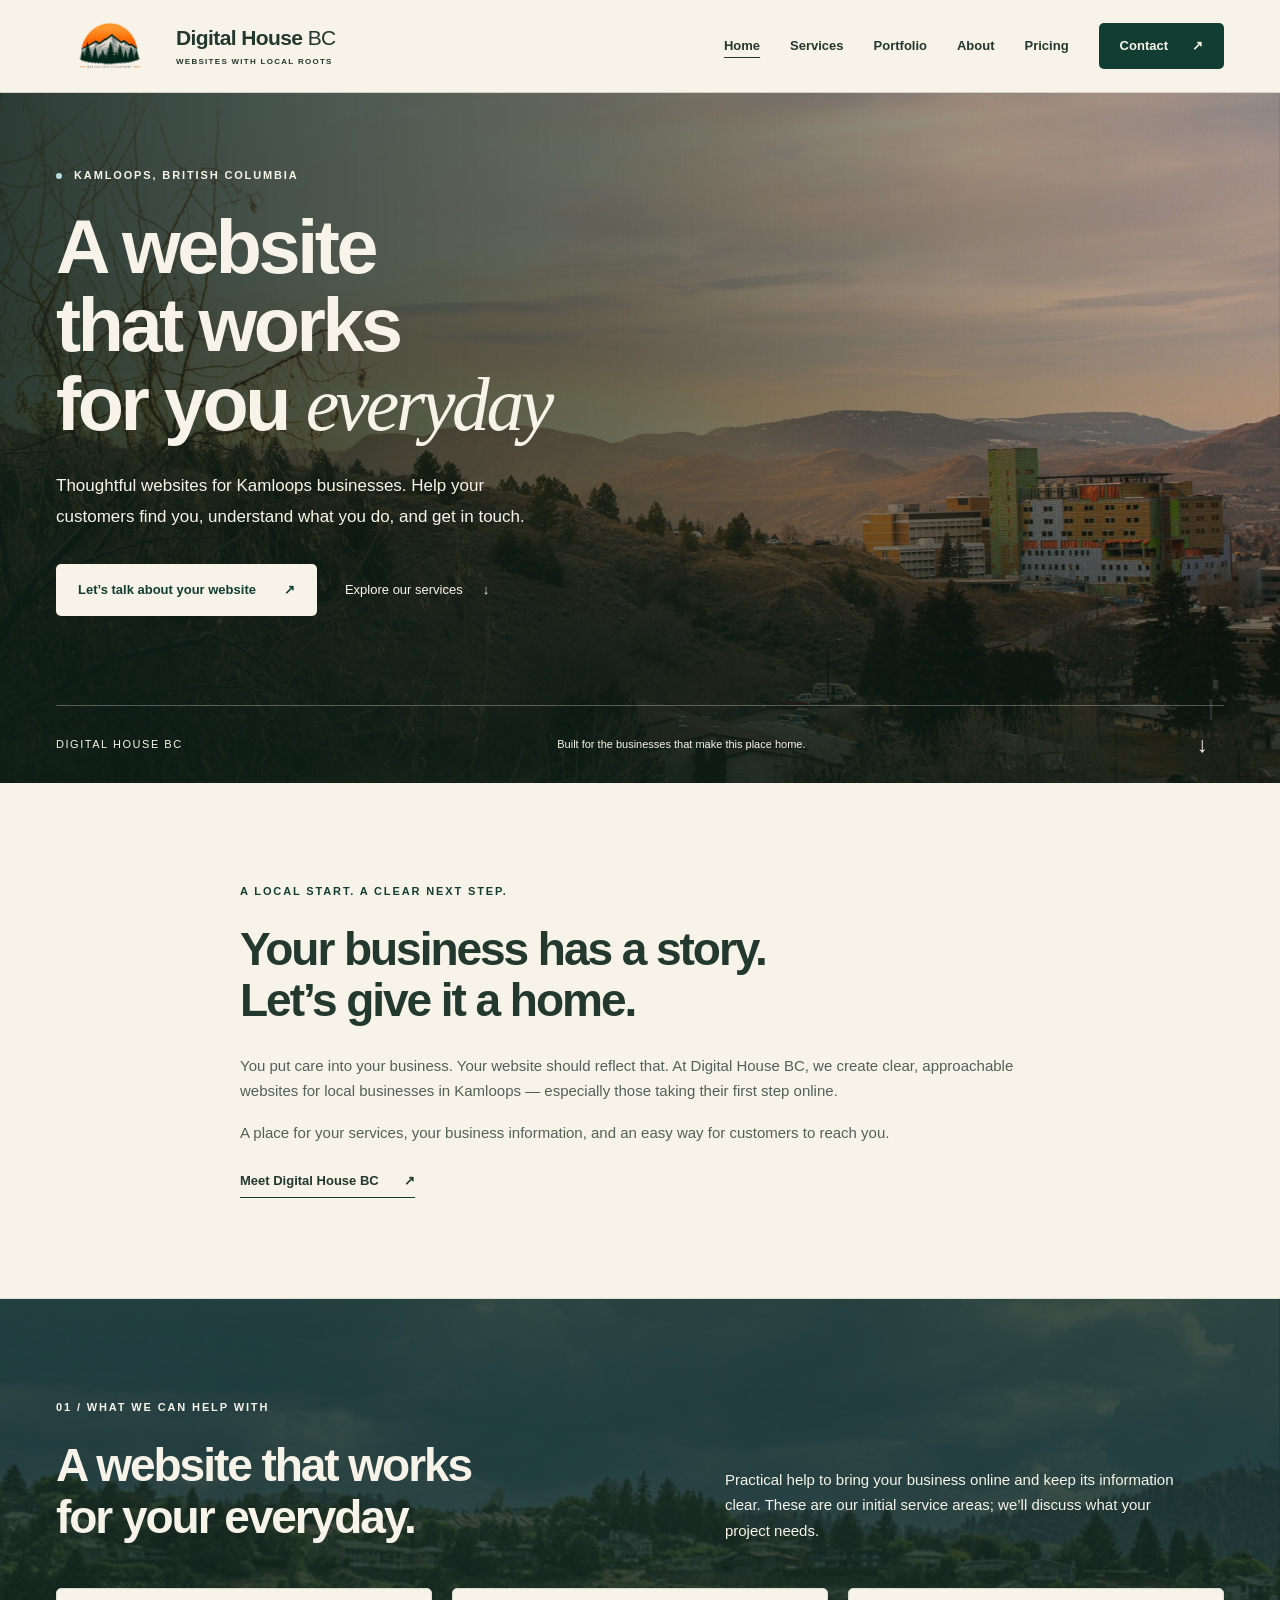
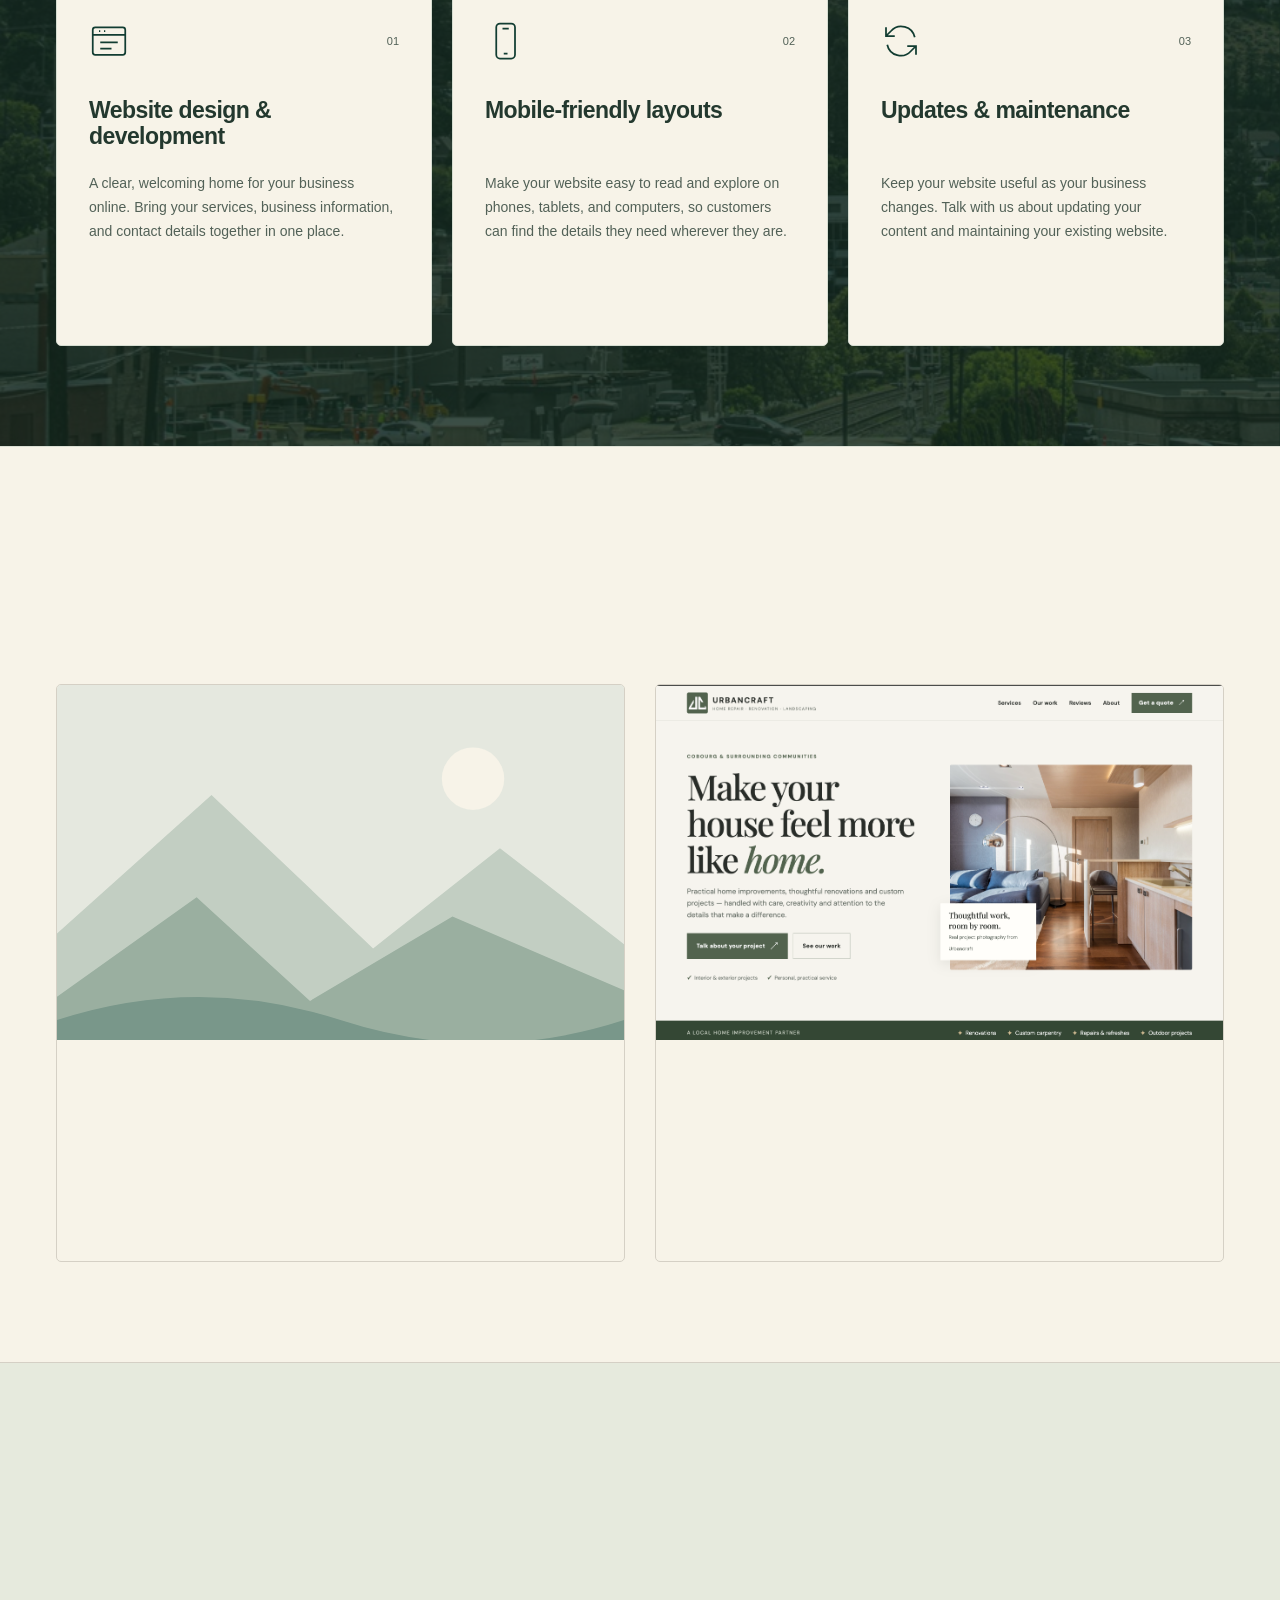
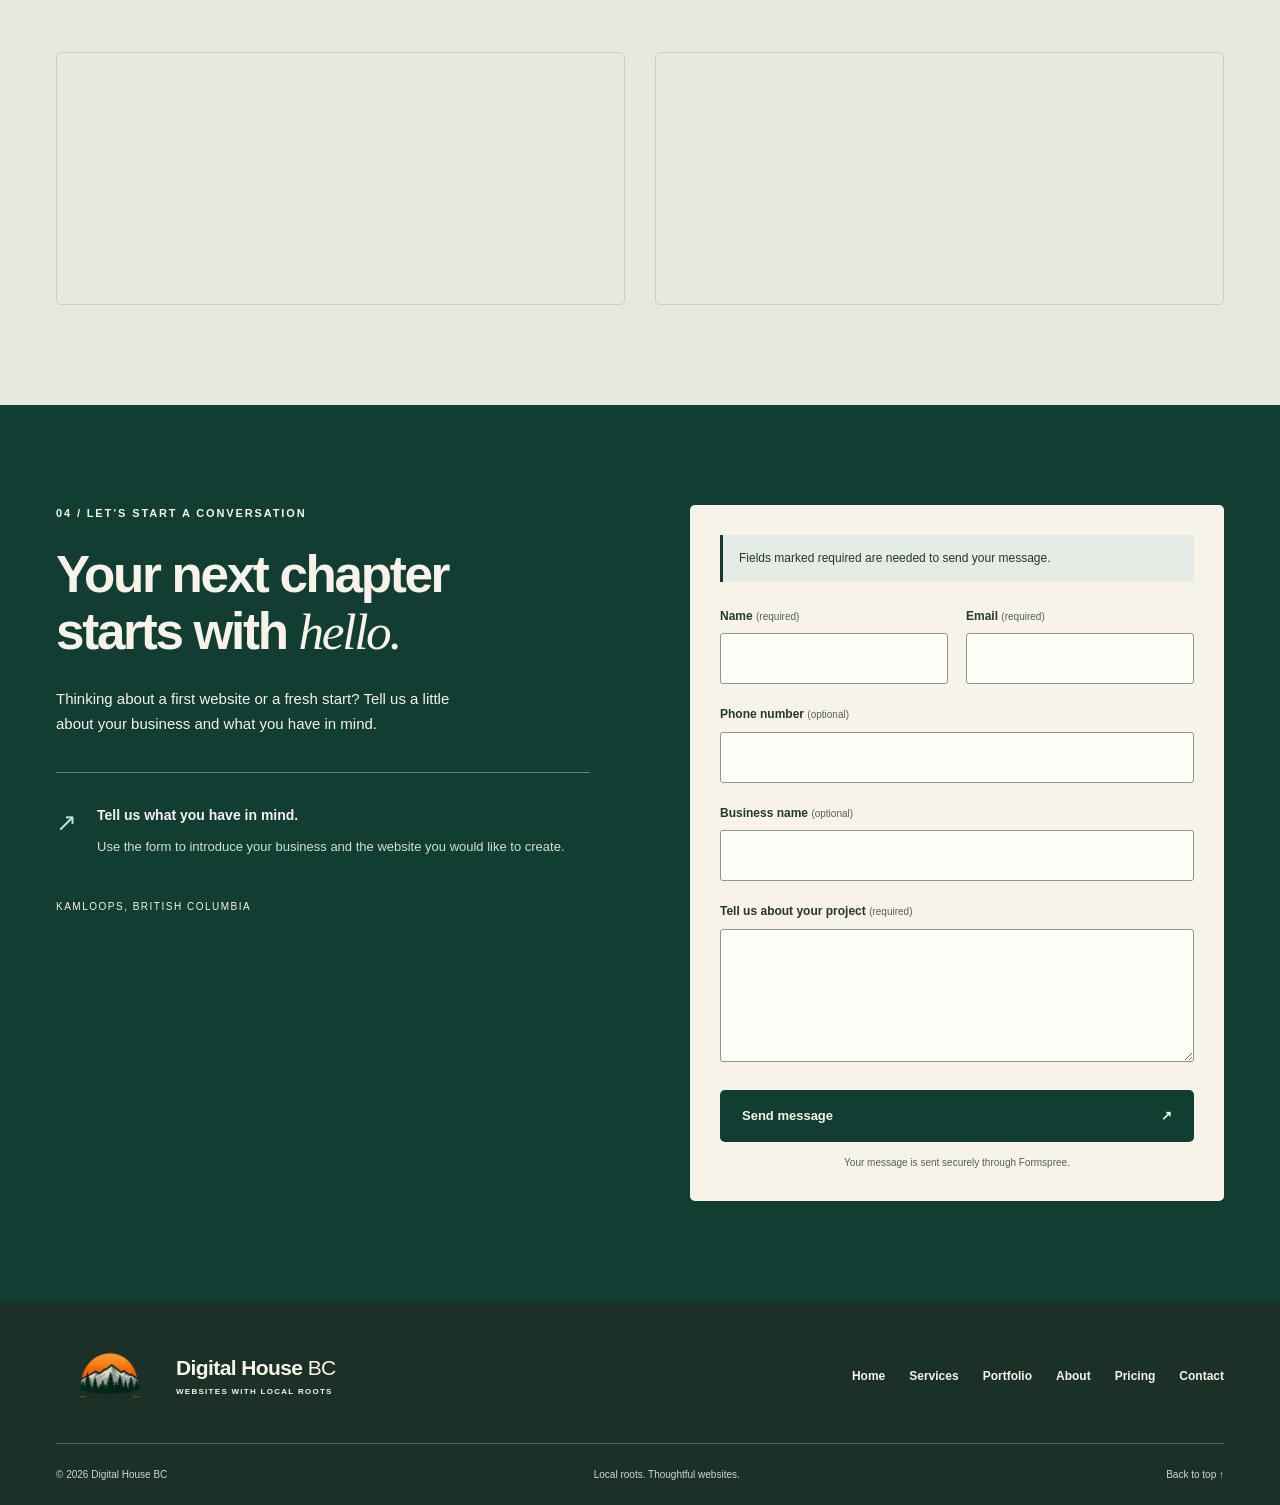
==== commit 93f2b0c7: "Changed slogan" ====
--- a/html/index.html
+++ b/html/index.html
@@ -53,7 +53,7 @@
         />
         <div class="container hero-content">
           <p class="eyebrow light"><span></span> KAMLOOPS, BRITISH COLUMBIA</p>
-          <h1 id="hero-title">Local business.<br />A place online<br />to call <em>home.</em></h1>
+          <h1 id="hero-title">A website<br />that works<br />for you <em>everyday</em></h1>
           <p>
             Thoughtful websites for Kamloops businesses. Help your customers find you, understand
             what you do, and get in touch.
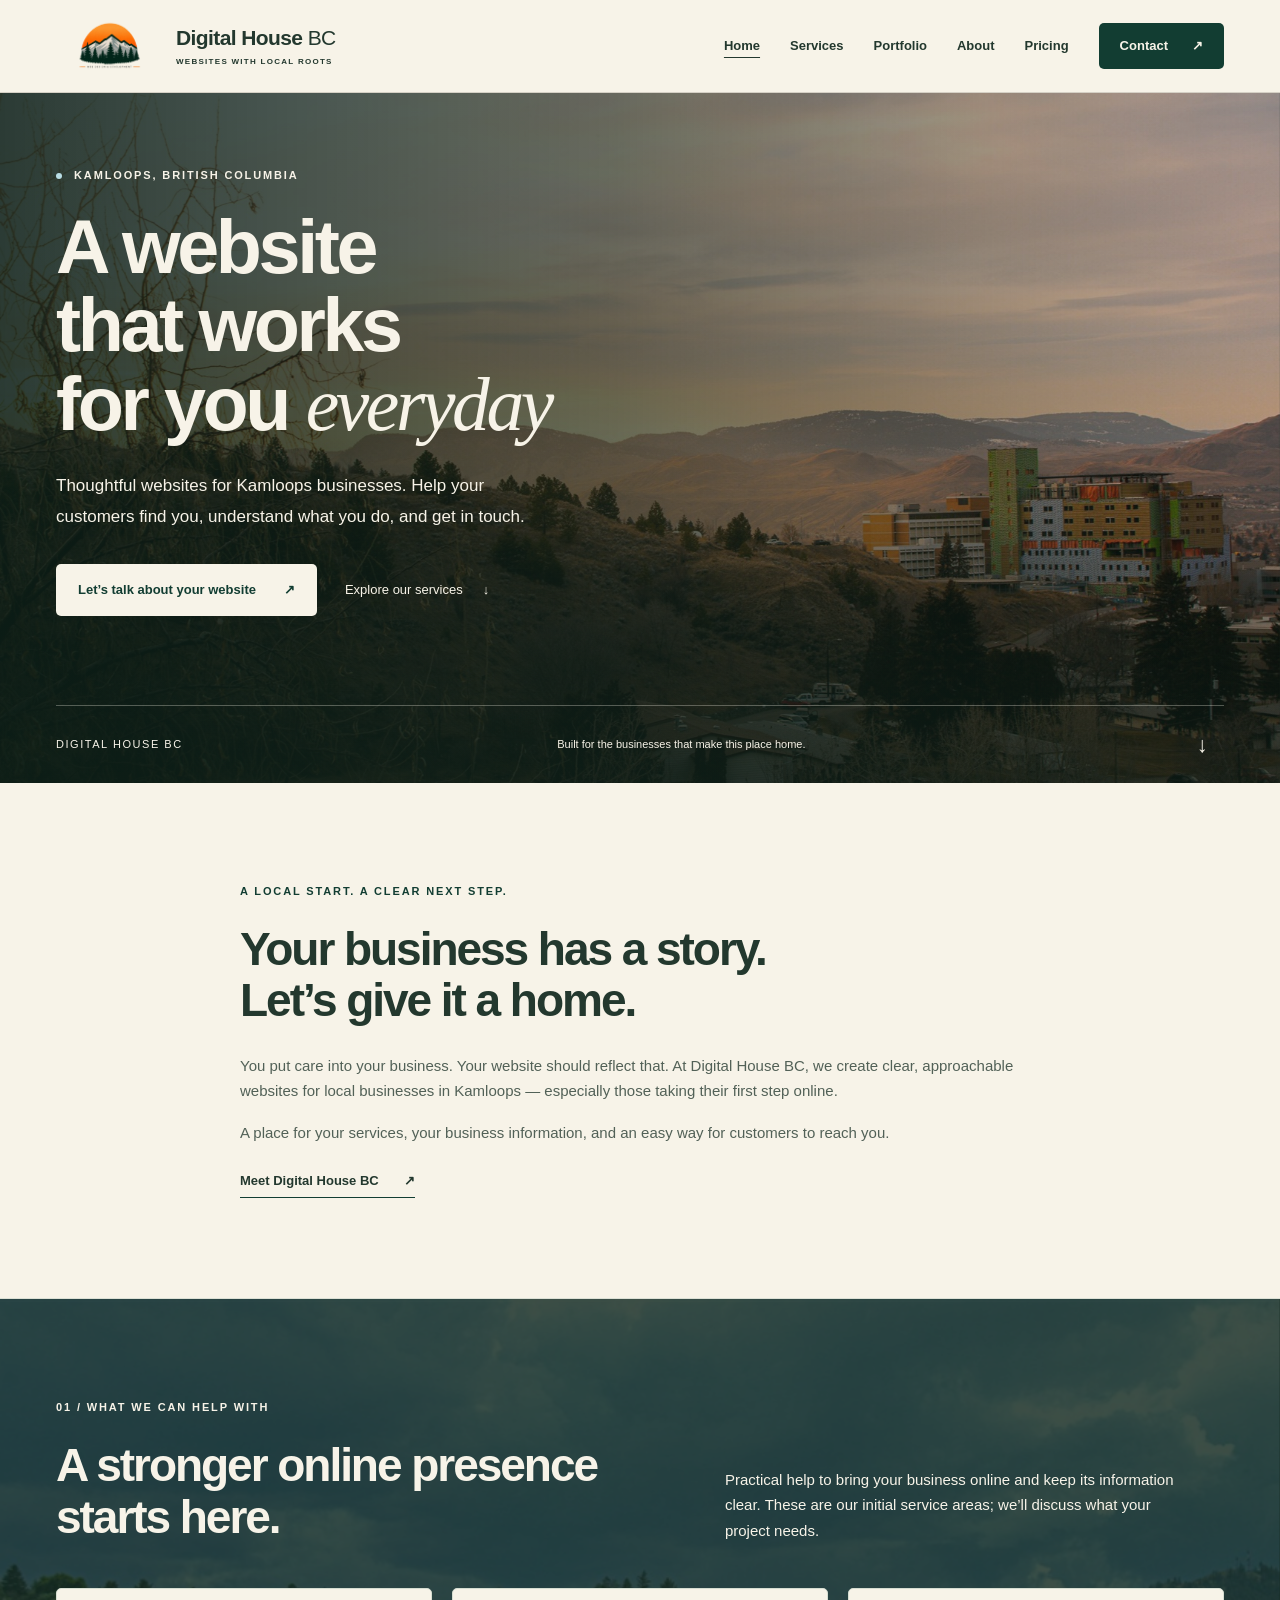
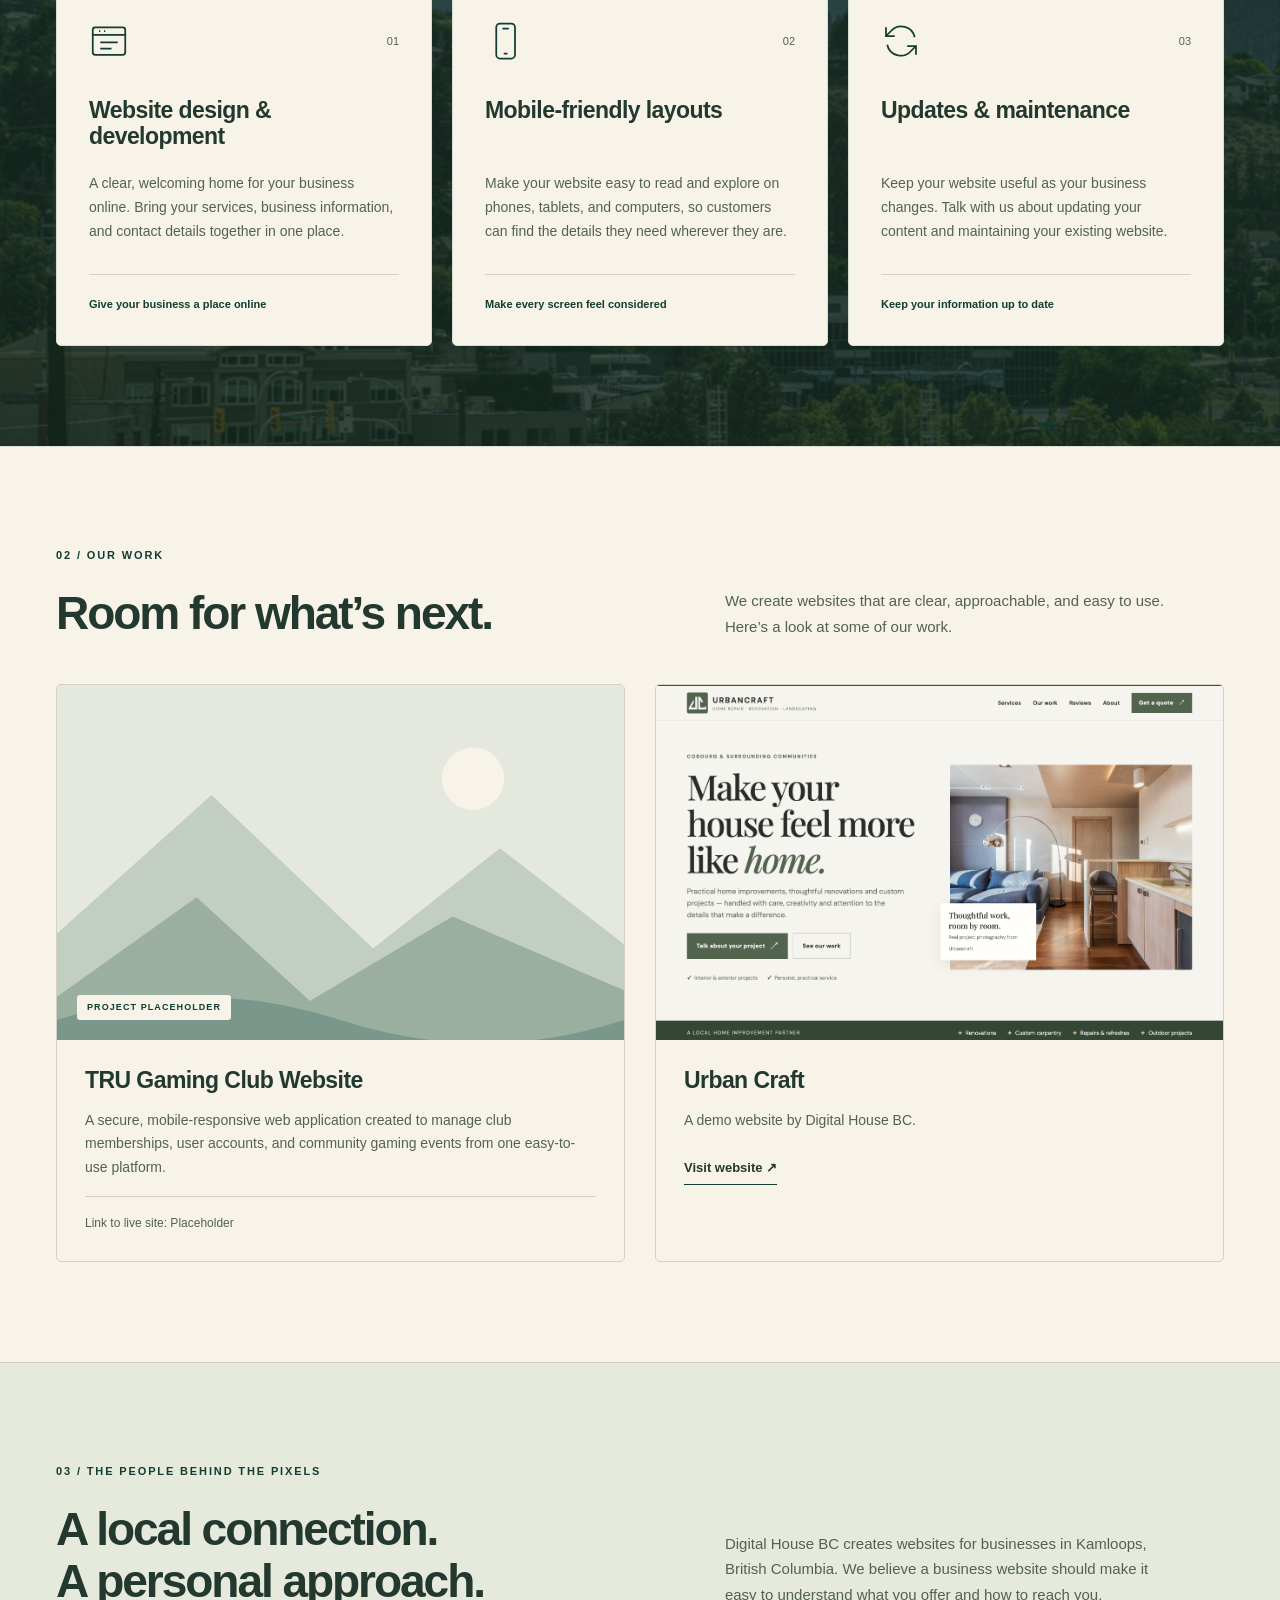
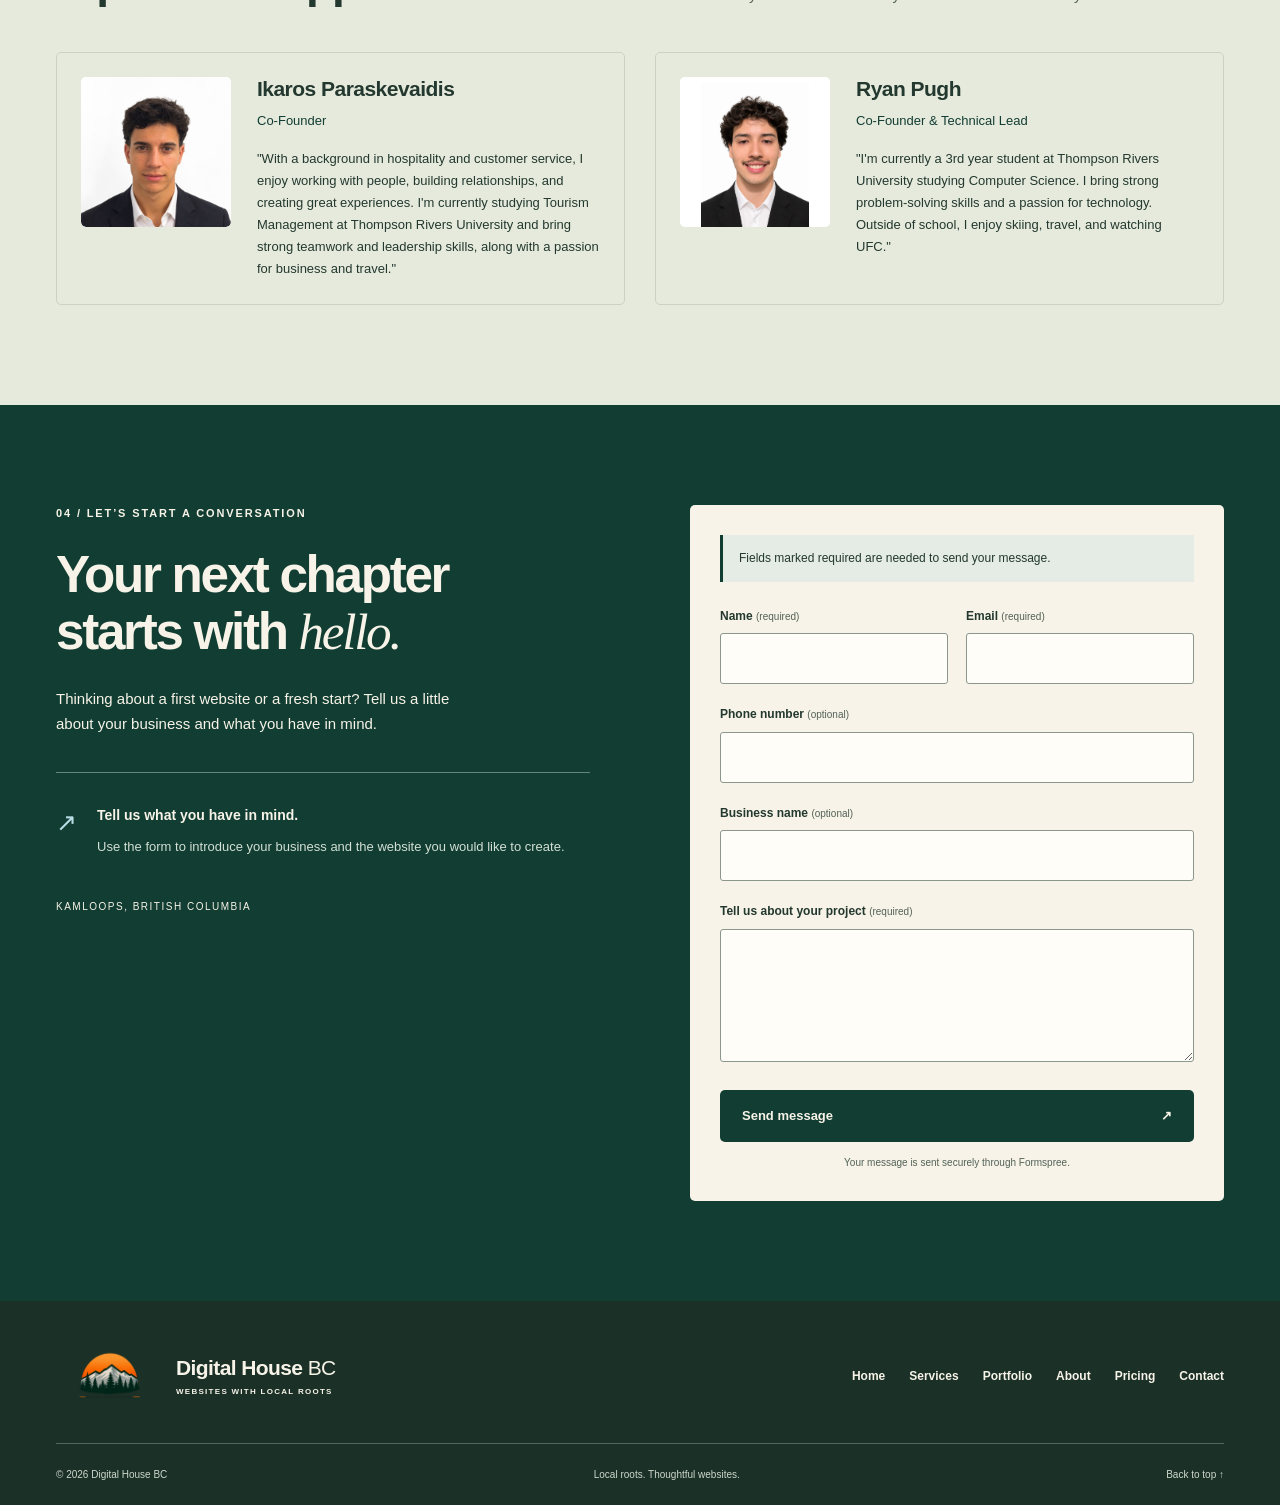
==== commit 00adbbea: "Changed logo for first section" ====
--- a/html/index.html
+++ b/html/index.html
@@ -109,7 +109,7 @@
           <div class="section-heading">
             <div>
               <p class="eyebrow">01 / WHAT WE CAN HELP WITH</p>
-              <h2 id="services-title">A website that works<br />for your everyday.</h2>
+              <h2 id="services-title">A stronger online presence<br/>starts here.</h2>
             </div>
             <p>
               Practical help to bring your business online and keep its information clear. These are
--- a/css/styles.css
+++ b/css/styles.css
@@ -527,7 +527,7 @@
   display: grid;
   grid-template-columns: 150px 1fr;
   gap: 26px;
-  align-items: center;
+  align-items: start;
   padding: 24px;
   border: 1px solid #c9d2c4;
   border-radius: var(--radius);
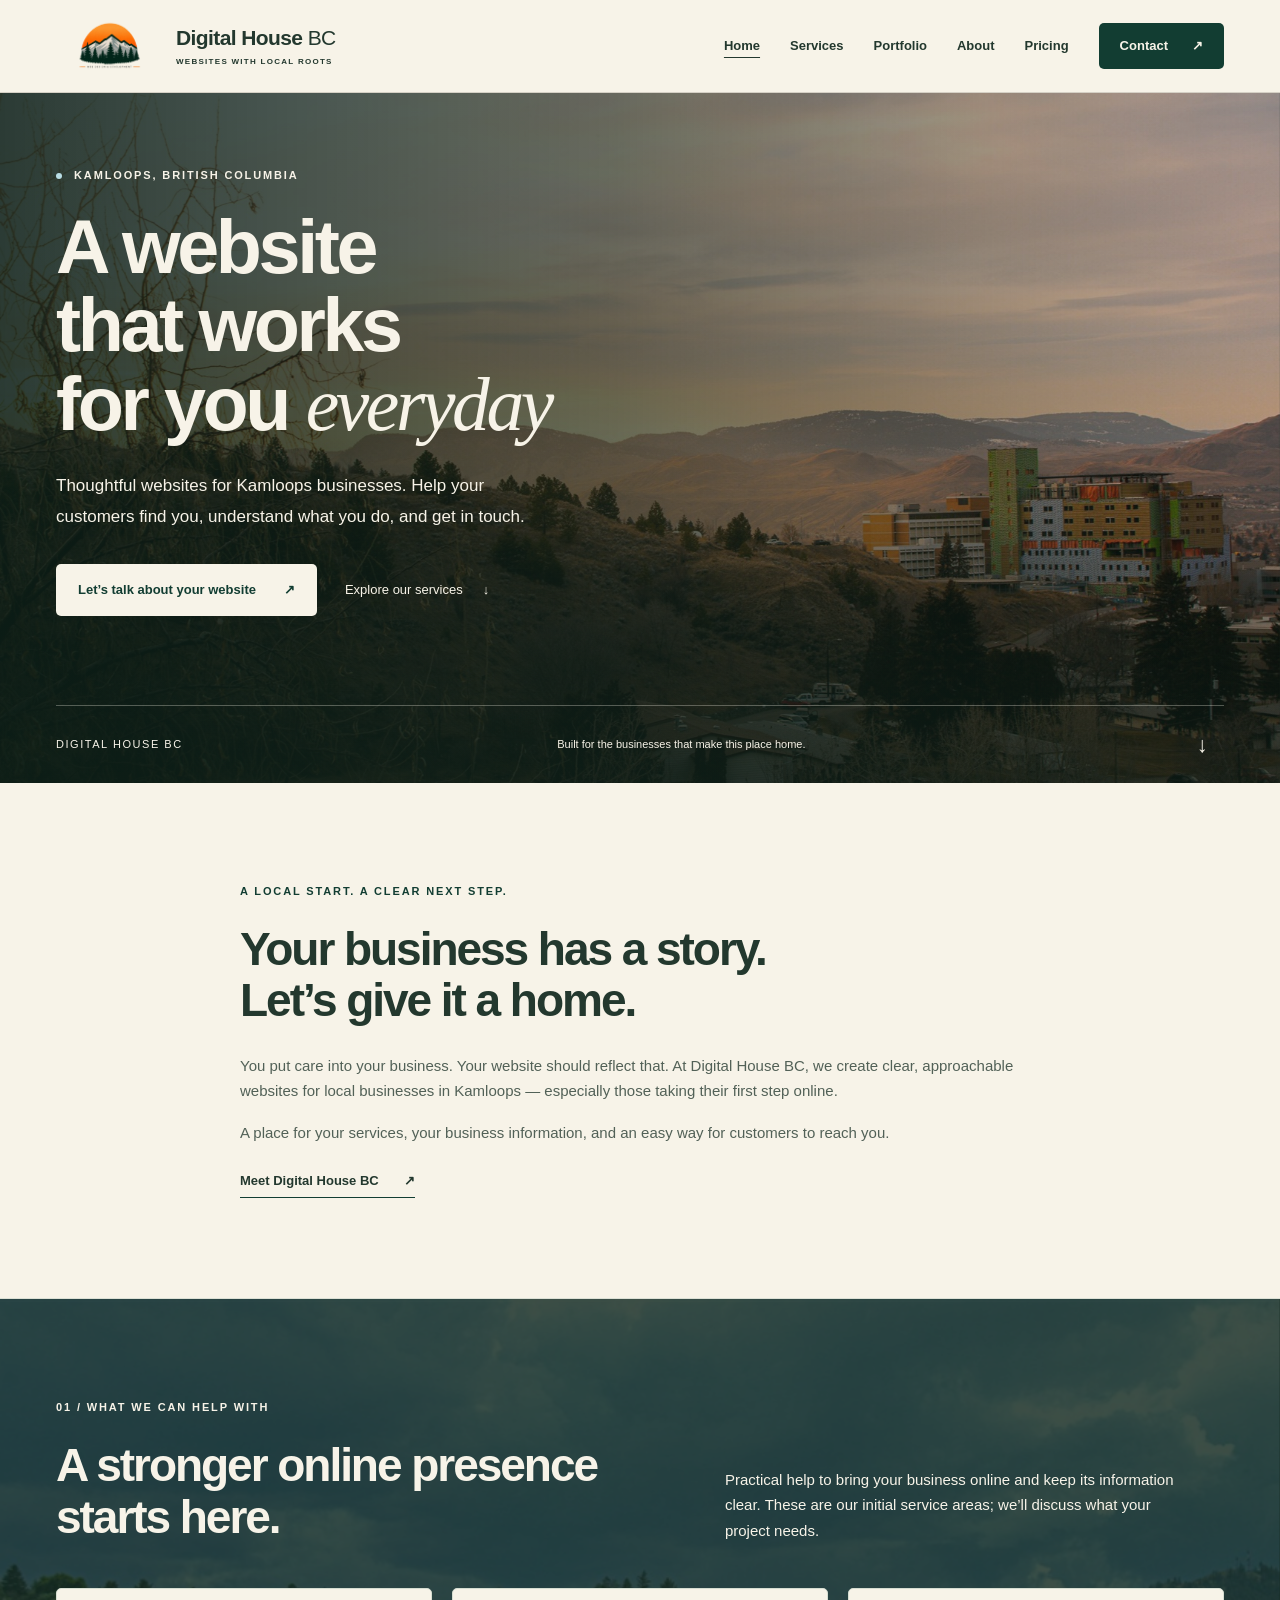
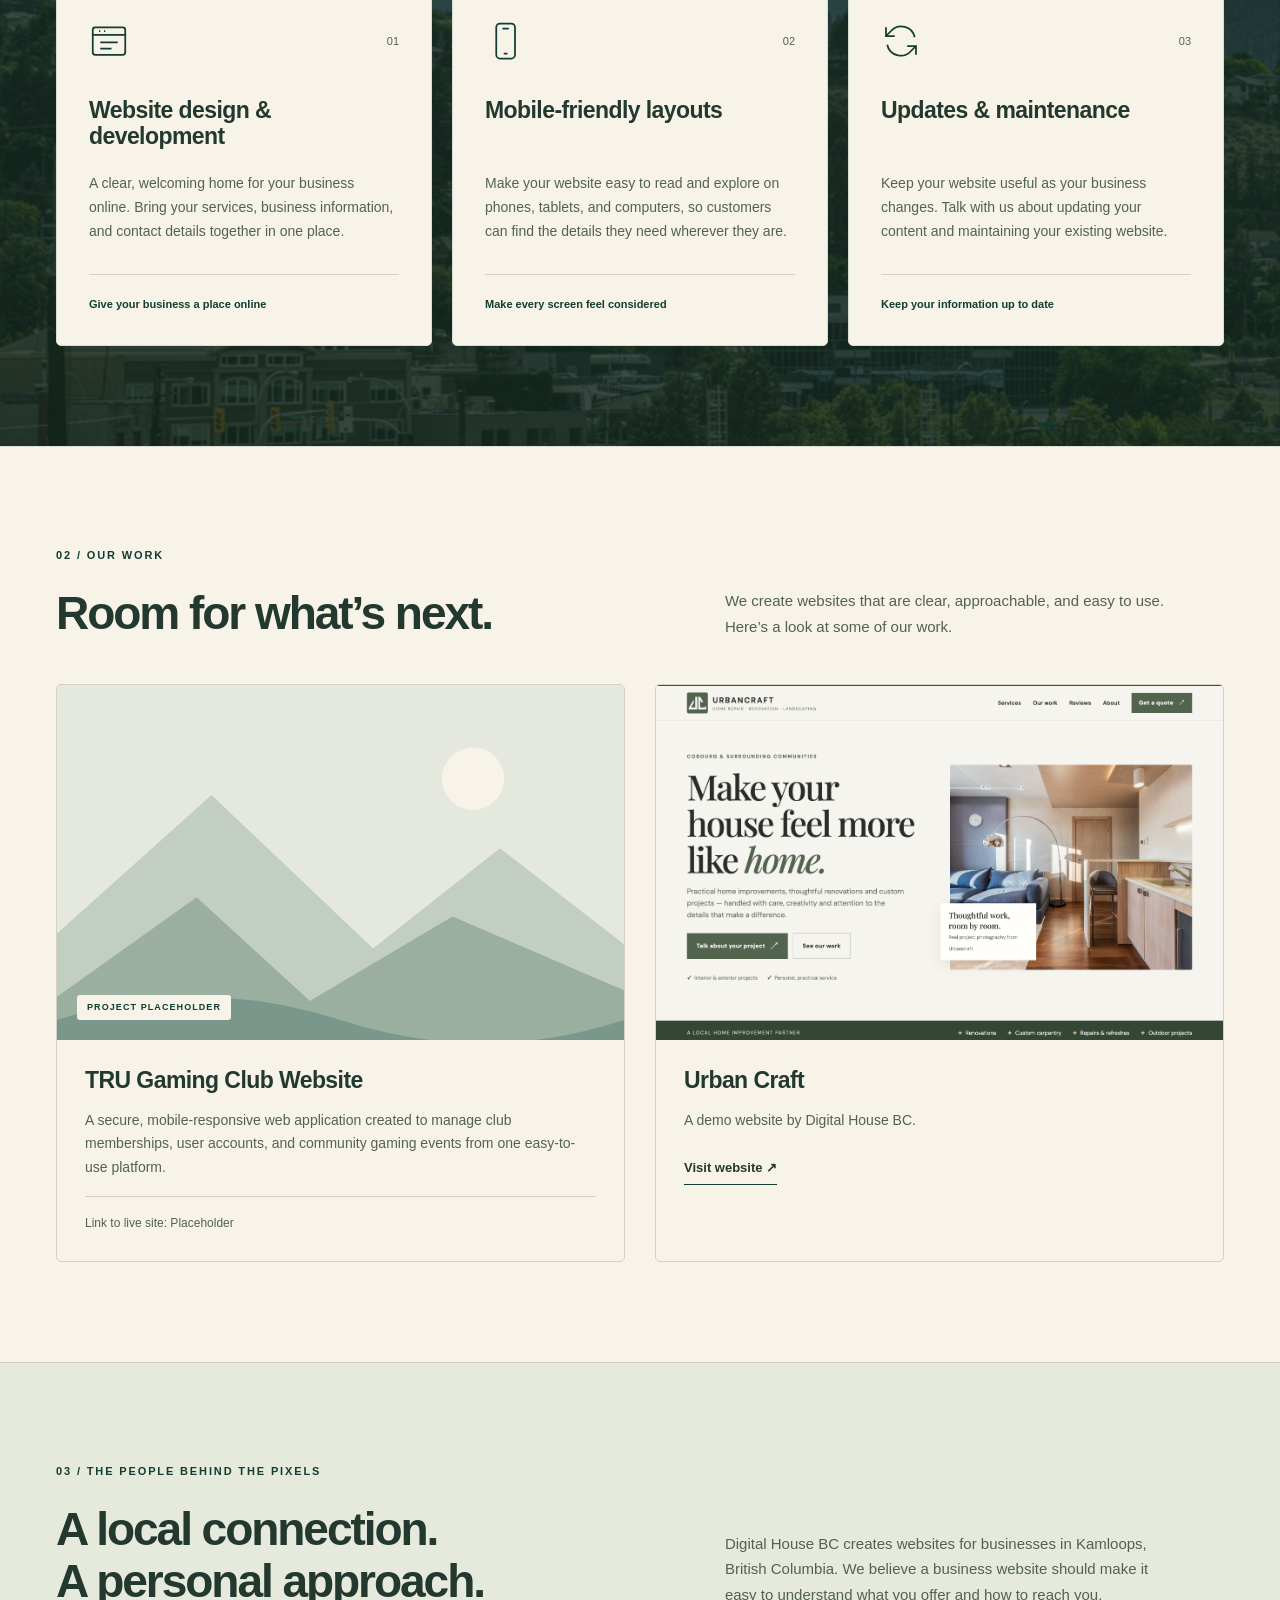
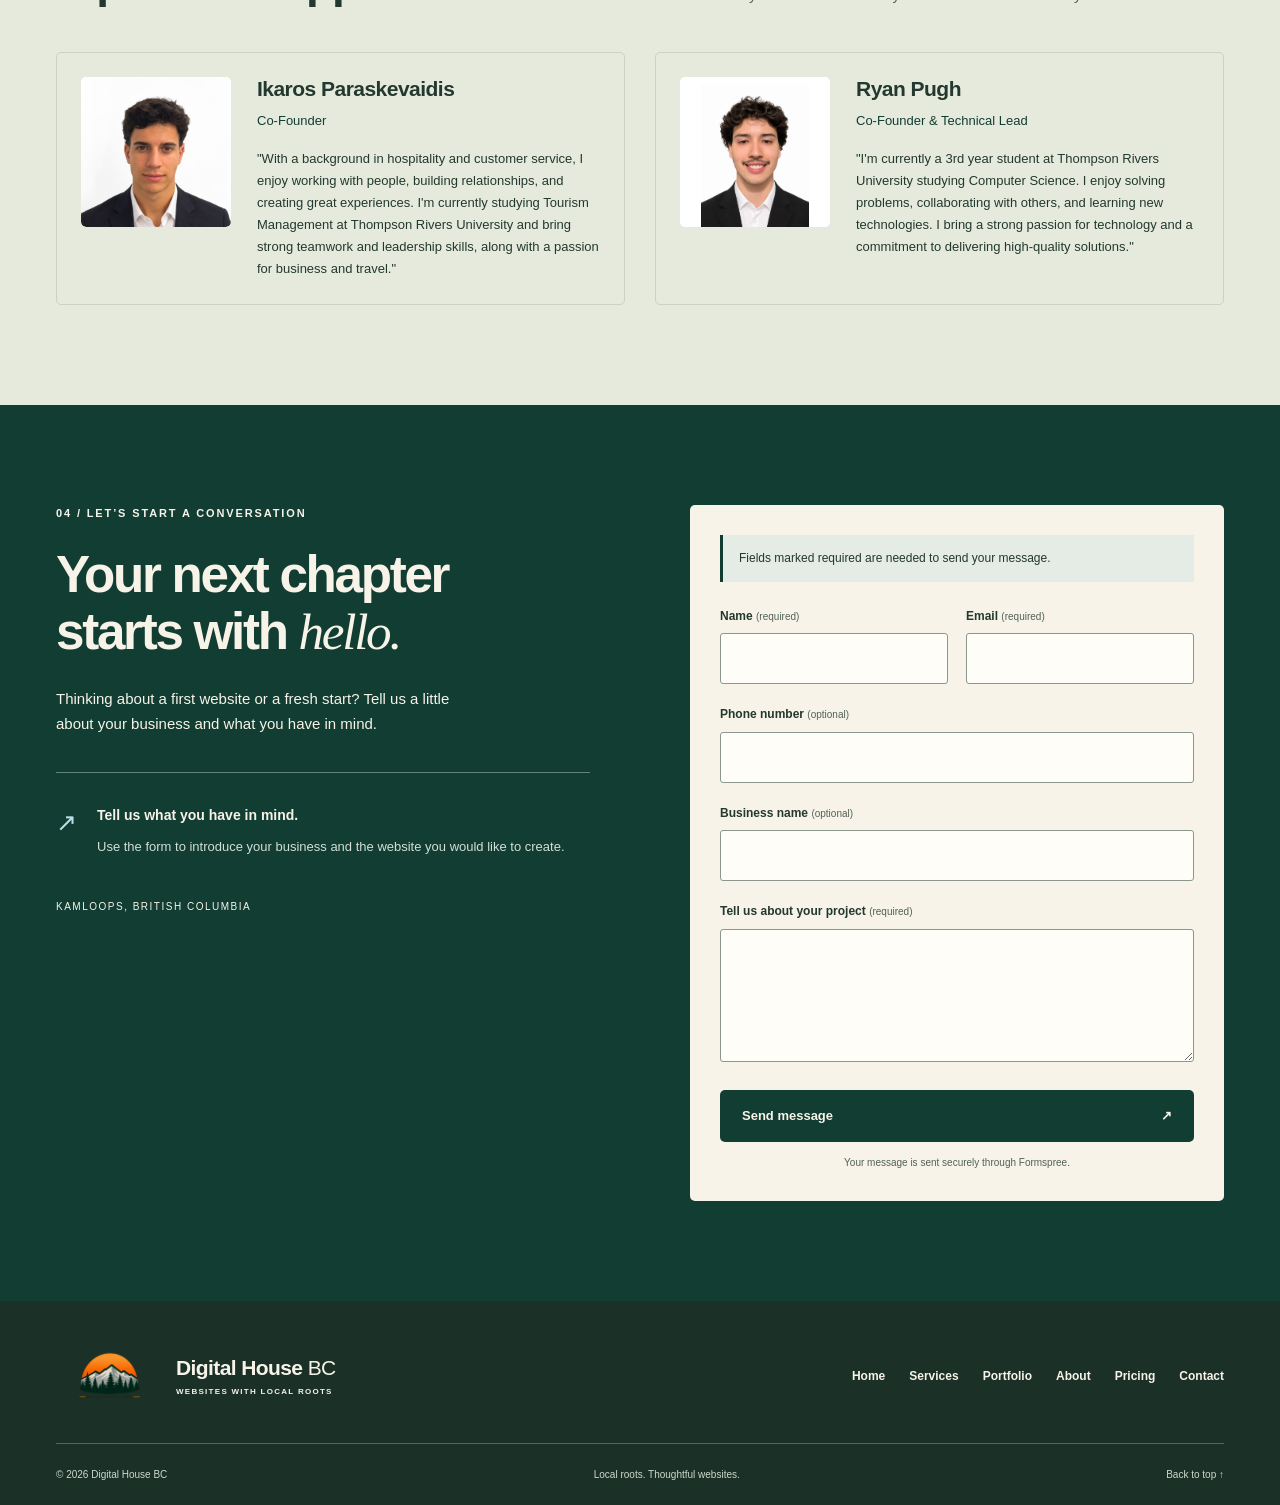
==== commit b5738956: "Added logo for Google" ====
--- a/html/index.html
+++ b/html/index.html
@@ -9,7 +9,7 @@
     />
     <meta name="theme-color" content="#123d32" />
     <title>Digital House BC | Websites for Kamloops businesses</title>
-    <link rel="icon" href="/assets/logo/Mountain_Sunset_.png" />
+    <link rel="icon" type="image/png" sizes="192x192" href="/favicon.png" />
     <link rel="stylesheet" href="/css/styles.css" />
     <script src="/js/content.js" type="text/plain" data-page-script></script>
     <script src="/js/index.js" type="text/plain" data-page-script></script>
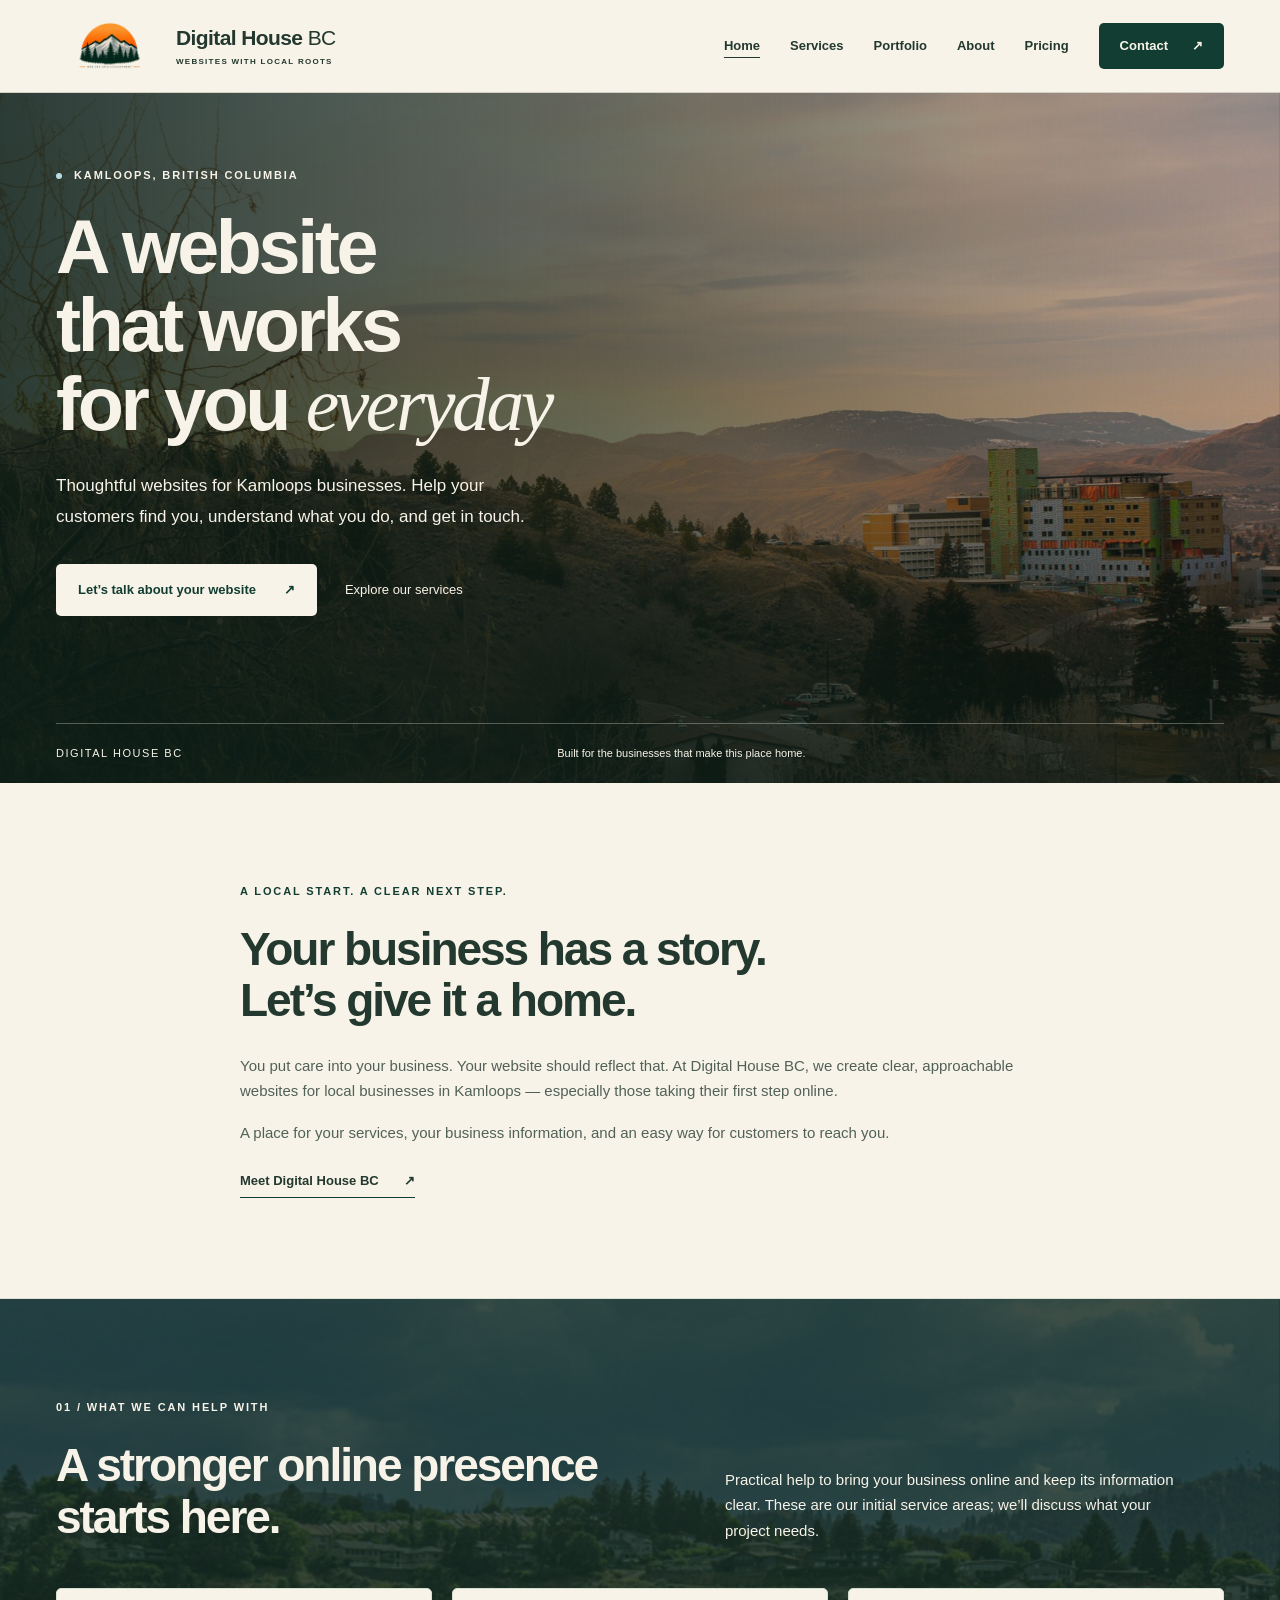
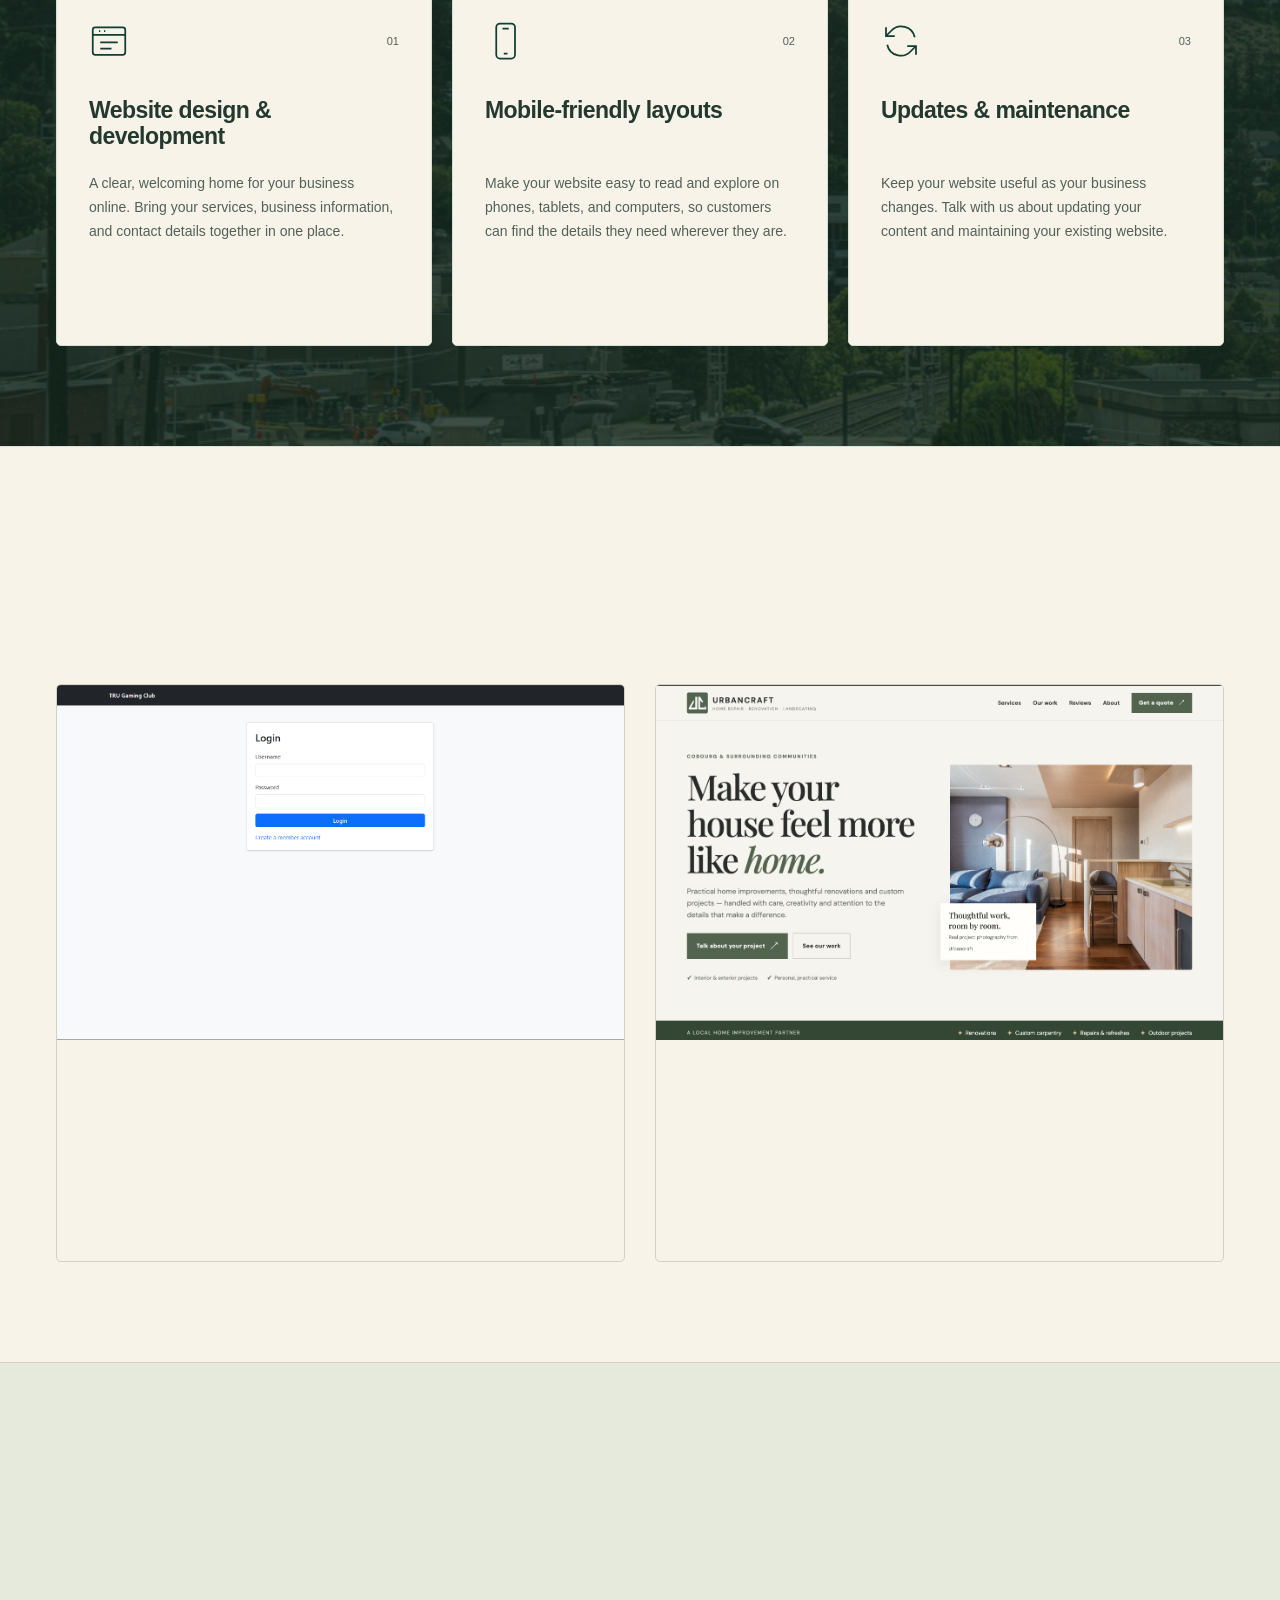
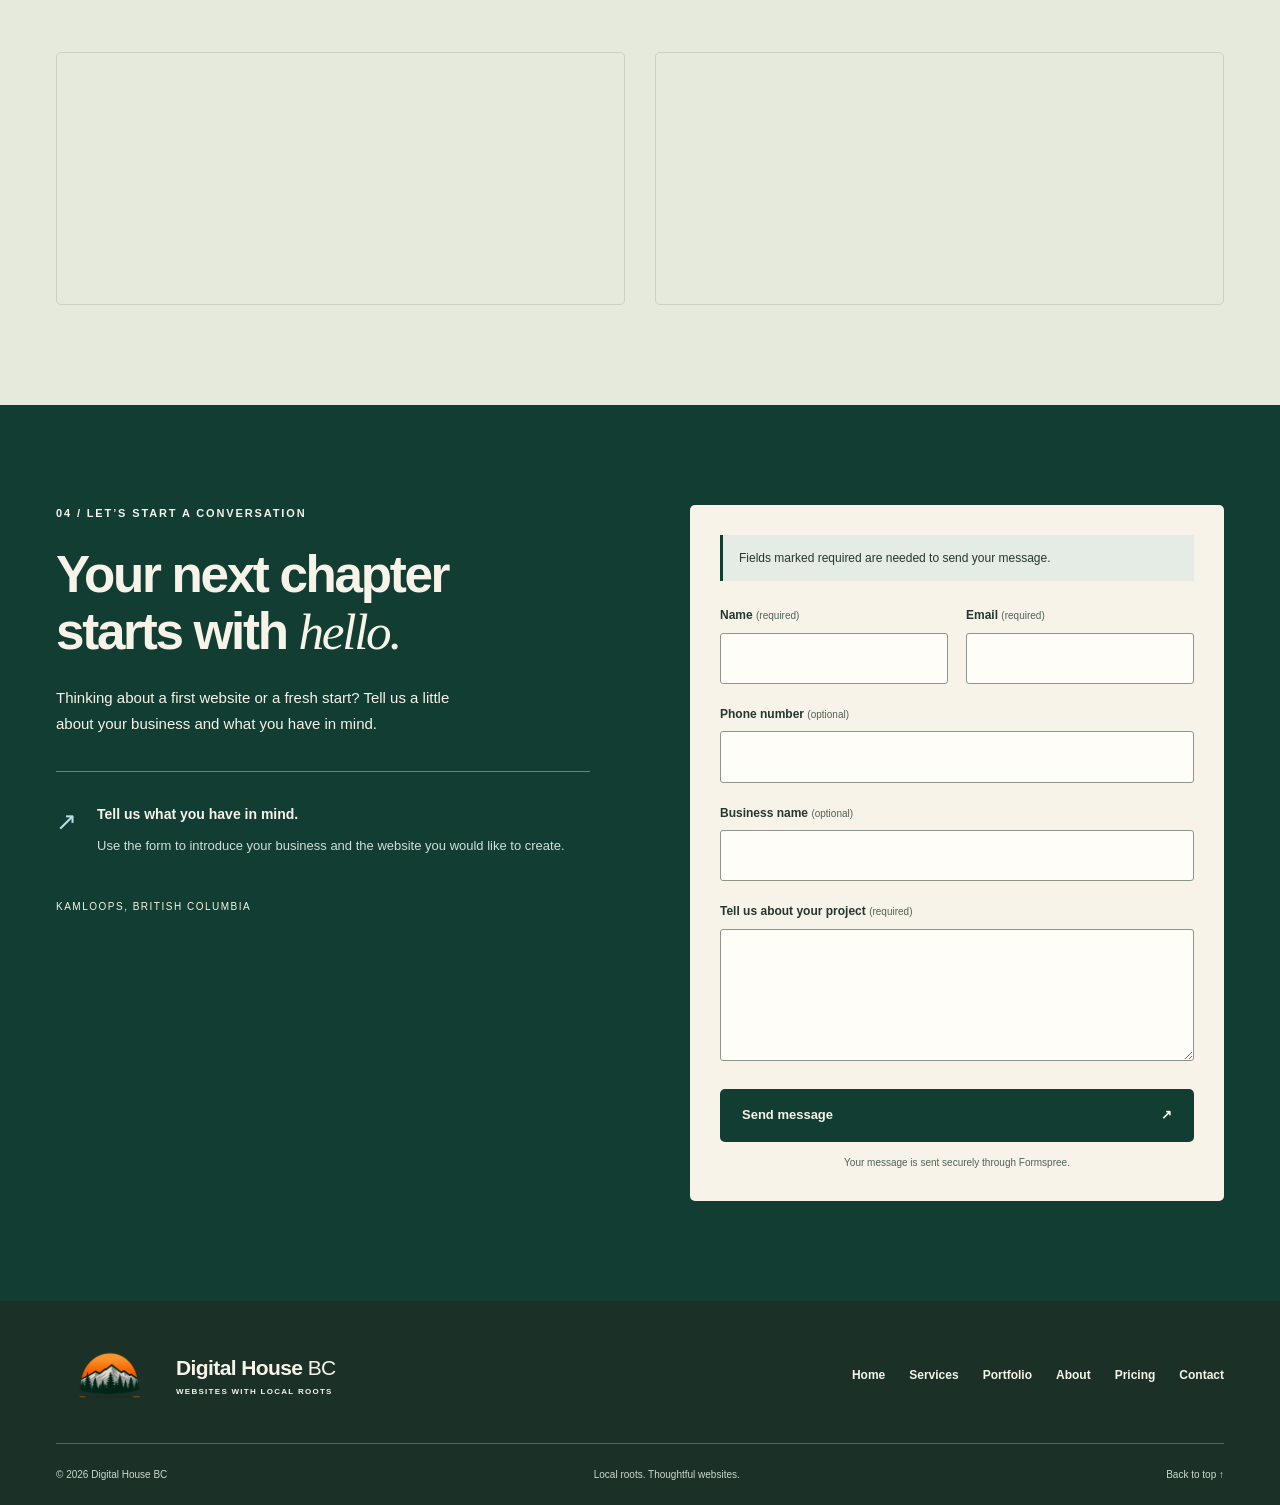
==== commit a46f3728: "Removed arrow" ====
--- a/html/index.html
+++ b/html/index.html
@@ -62,14 +62,14 @@
             <a class="button button-light" href="#contact"
               >Let’s talk about your website <span aria-hidden="true">↗</span></a
             ><a class="text-link" href="/html/pricing.html"
-              >Explore our services <span aria-hidden="true">↓</span></a
+              >Explore our services <span aria-hidden="true"></span></a
             >
           </div>
         </div>
         <div class="hero-bottom container">
           <span>DIGITAL HOUSE BC</span
           ><span>Built for the businesses that make this place home.</span
-          ><a href="#services" aria-label="Scroll to services">↓</a>
+          ><a href="#services" aria-label="Scroll to services"></a>
         </div>
       </section>
       <section class="local-intro section">
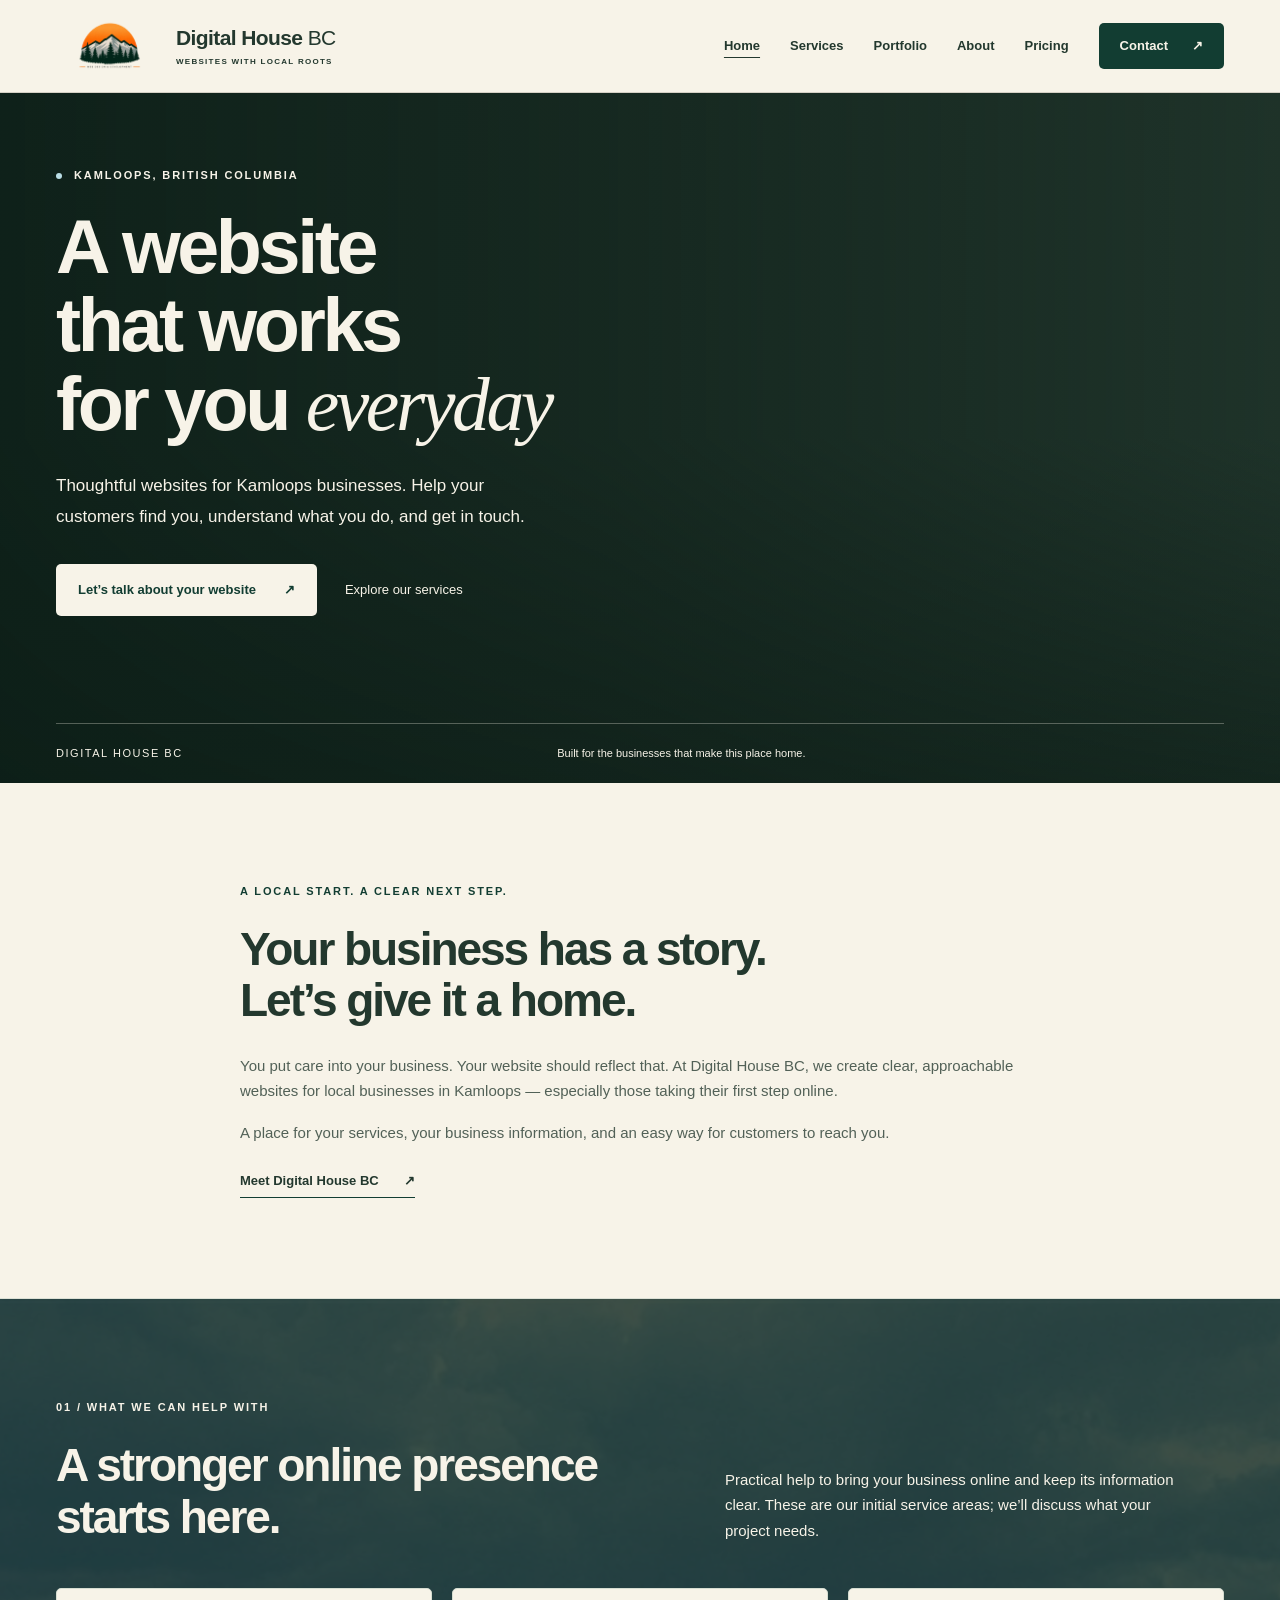
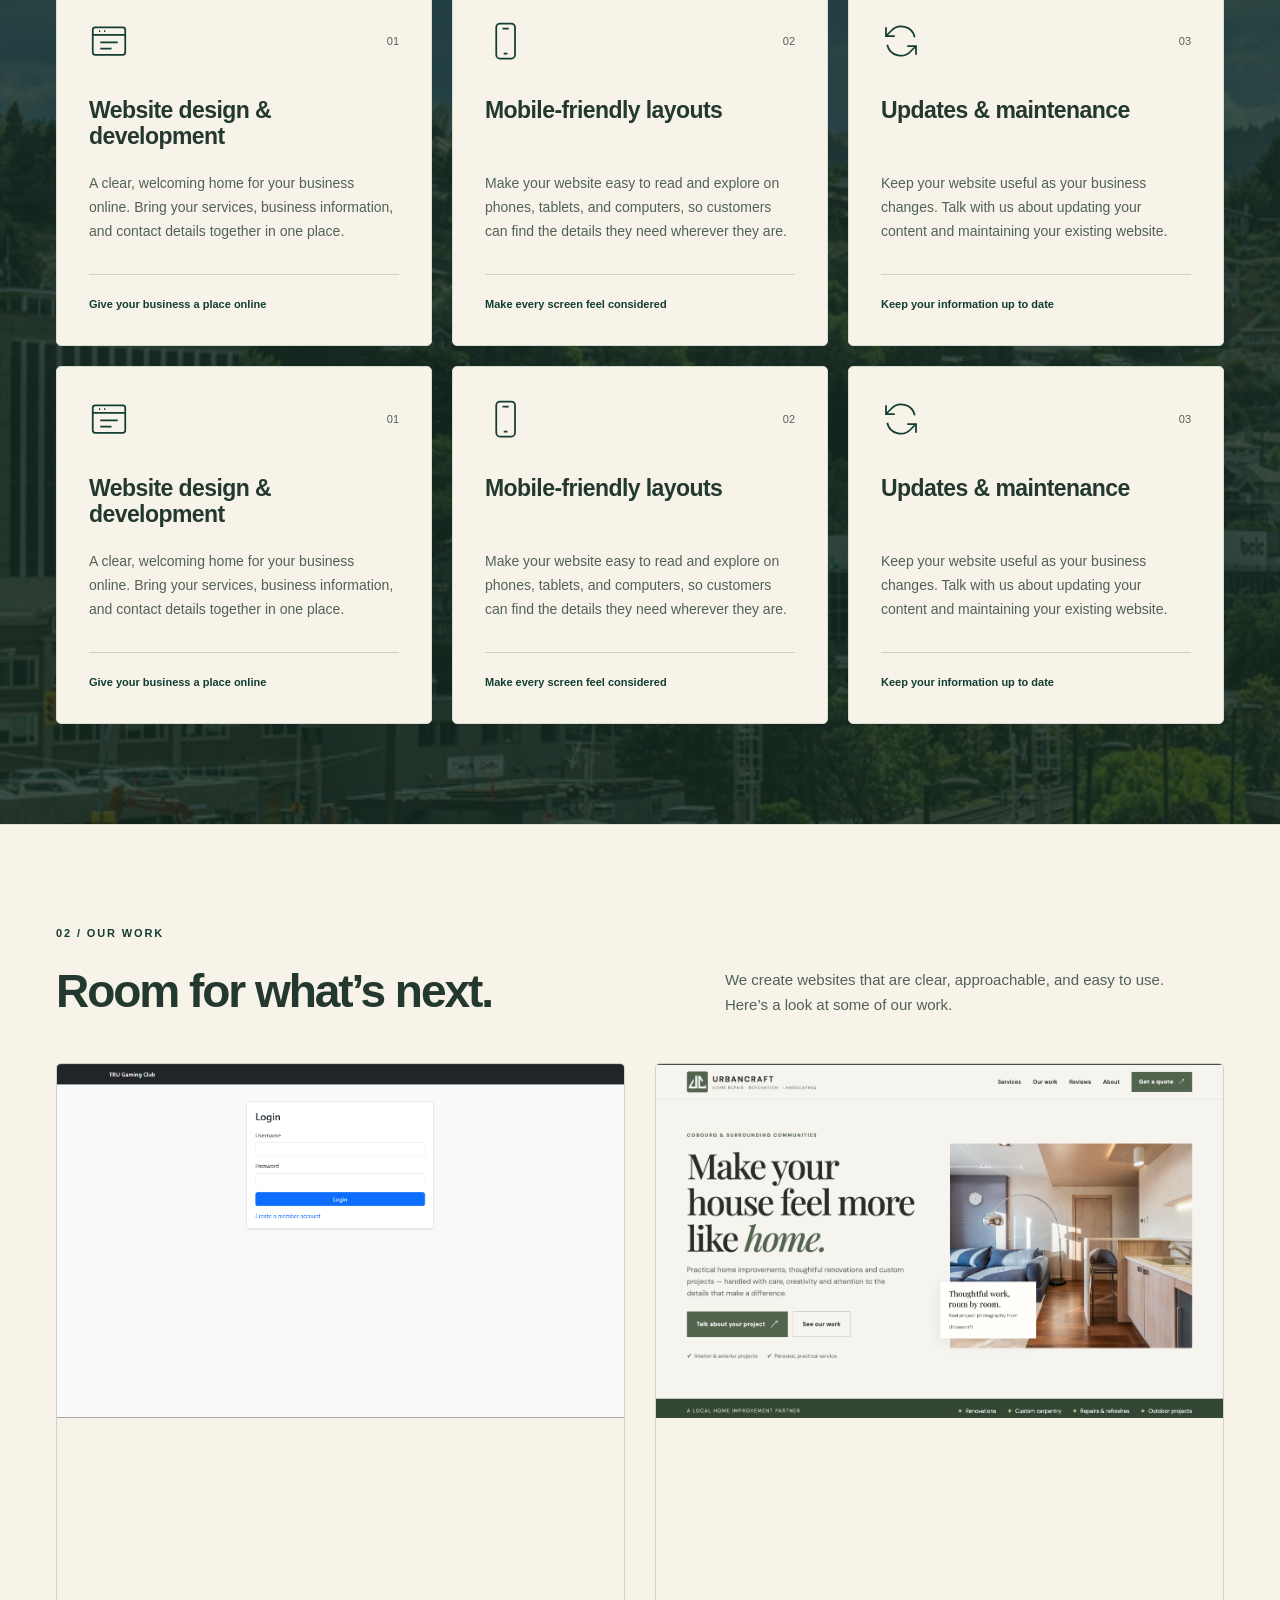
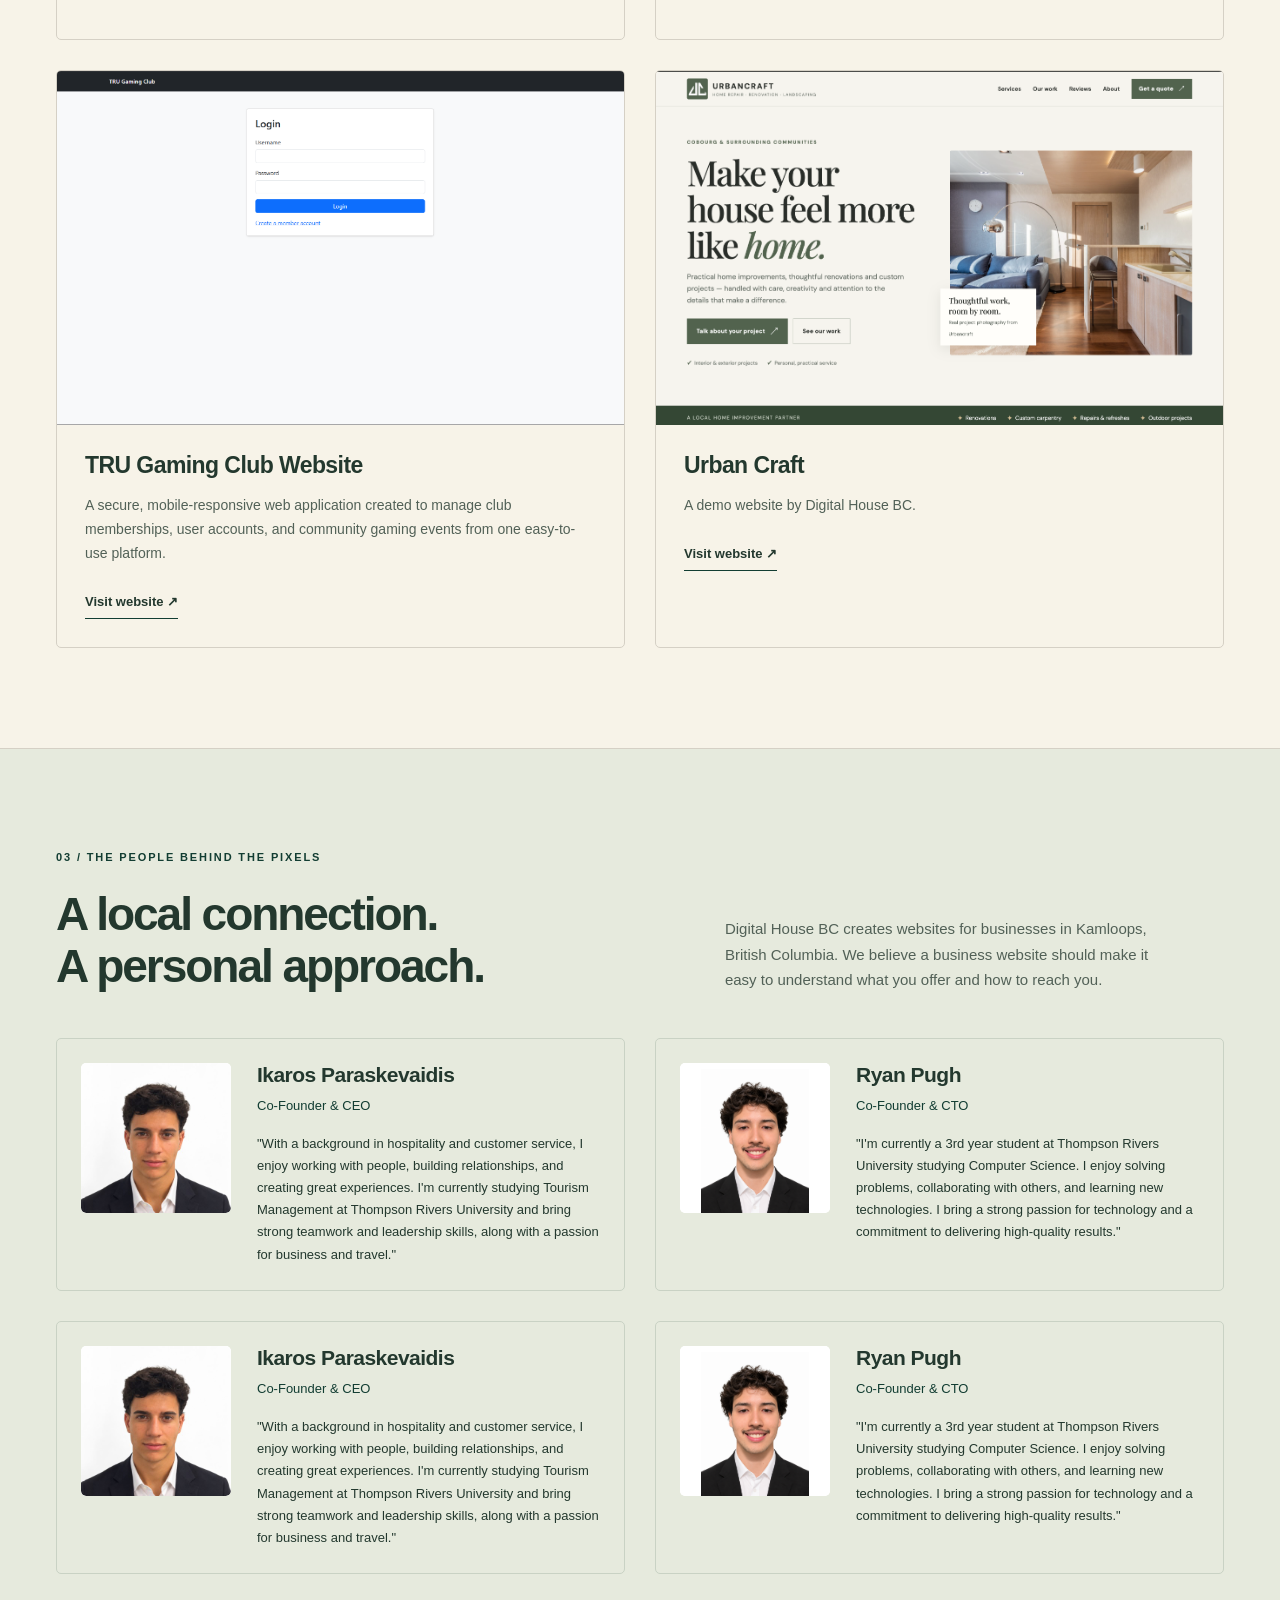
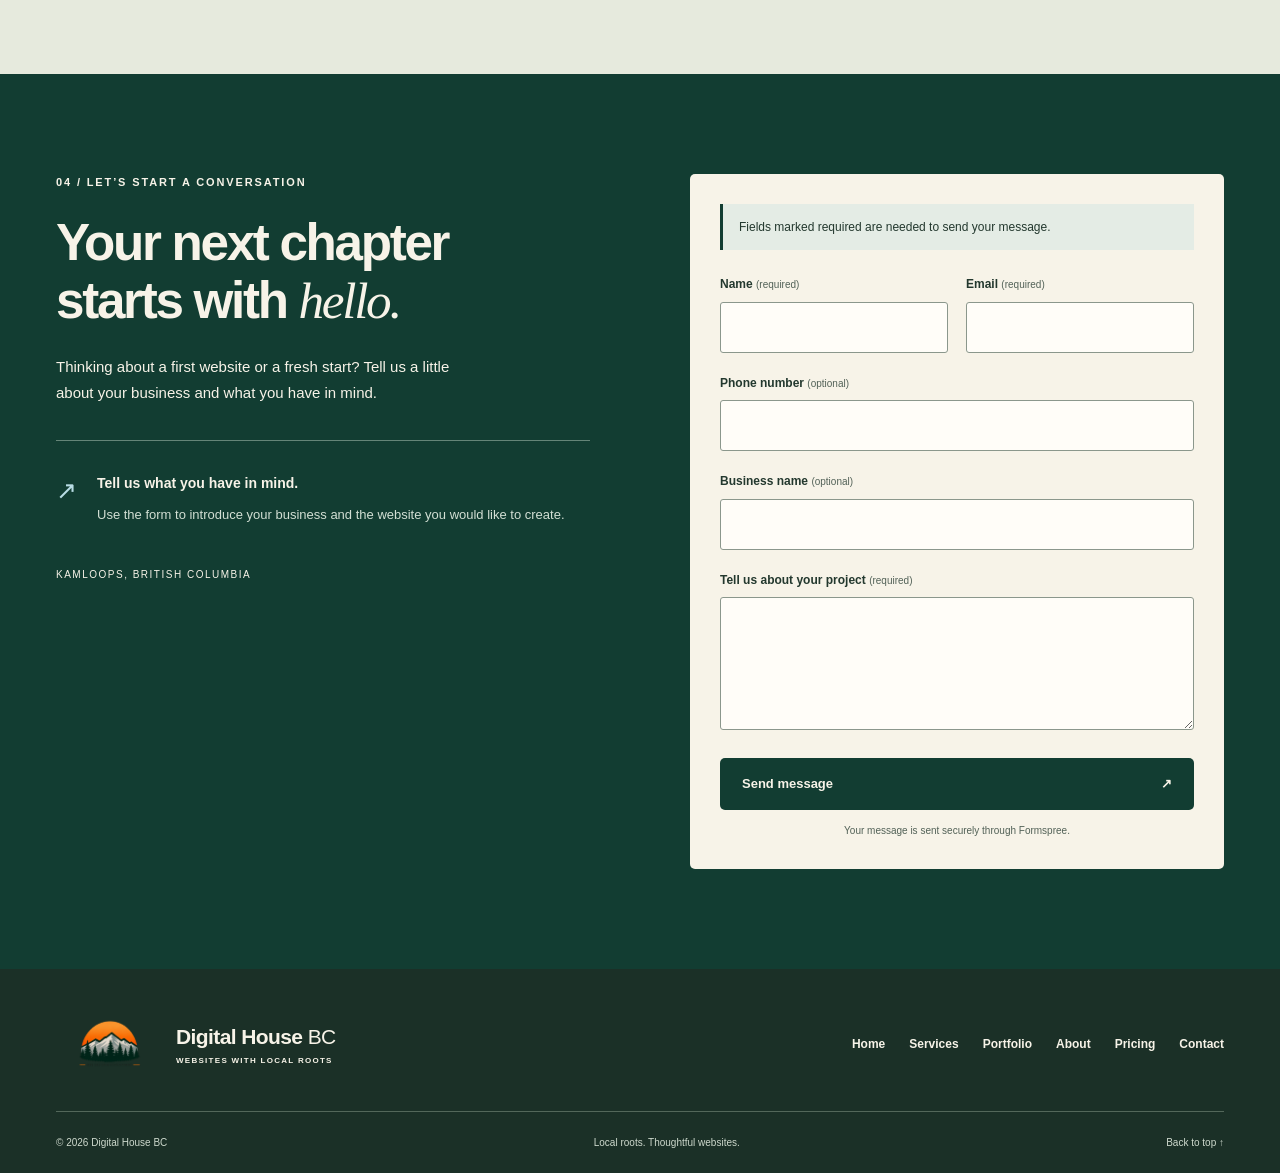
==== commit 8a4b4011: "Serving a complete homepage at the root" ====
--- a/html/index.html
+++ b/html/index.html
@@ -2,6 +2,7 @@
 <html lang="en-CA">
   <head>
     <meta charset="UTF-8" />
+    <script>document.documentElement.classList.add("js");</script>
     <meta name="viewport" content="width=device-width, initial-scale=1" />
     <meta
       name="description"
@@ -10,10 +11,14 @@
     <meta name="theme-color" content="#123d32" />
     <title>Digital House BC | Websites for Kamloops businesses</title>
     <link rel="icon" type="image/png" sizes="192x192" href="/favicon.png" />
+    <link rel="preload" as="image" href="/assets/background/hero-1800.jpg" imagesrcset="/assets/background/hero-800.jpg 800w, /assets/background/hero-1200.jpg 1200w, /assets/background/hero-1800.jpg 1800w" imagesizes="100vw" fetchpriority="high" />
     <link rel="stylesheet" href="/css/styles.css" />
     <script src="/js/content.js" type="text/plain" data-page-script></script>
     <script src="/js/index.js" type="text/plain" data-page-script></script>
     <script src="/js/contact.js" type="text/plain" data-page-script></script>
+    <link rel="preload" href="/js/content.js" as="fetch" crossorigin="anonymous" />
+    <link rel="preload" href="/js/index.js" as="fetch" crossorigin="anonymous" />
+    <link rel="preload" href="/js/contact.js" as="fetch" crossorigin="anonymous" />
     <script src="/js/router.js" defer></script>
   </head>
   <body>
@@ -30,7 +35,6 @@
           type="button"
           aria-expanded="false"
           aria-controls="primary-nav"
-          hidden
         >
           Menu <span aria-hidden="true">☰</span>
         </button>
@@ -45,7 +49,10 @@
       <section id="home" class="hero parallax-section" aria-labelledby="hero-title">
         <img
           class="hero-photo"
-          src="/assets/background/homepage-1800.jpg"
+          src="/assets/background/hero-1800.jpg"
+          srcset="/assets/background/hero-800.jpg 800w, /assets/background/hero-1200.jpg 1200w, /assets/background/hero-1800.jpg 1800w"
+          sizes="100vw"
+          loading="eager"
           width="1800"
           height="1200"
           alt=""
@@ -116,7 +123,13 @@
               our initial service areas; we’ll discuss what your project needs.
             </p>
           </div>
-          <div id="services-grid" class="services-grid"></div>
+          <div id="services-grid" class="services-grid">
+<!-- static:services:start -->
+<article class="service-card"><div class="service-top"><span class="service-icon"><svg viewBox="0 0 32 32" fill="none" stroke="currentColor" stroke-width="1.4" aria-hidden="true"><rect x="3" y="5" width="26" height="22" rx="2"/><path d="M3 11h26M8 8h1m3 0h1M9 17h14M9 22h9"/></svg></span><span class="card-number">01</span></div><h3>Website design &amp; development</h3><p>A clear, welcoming home for your business online. Bring your services, business information, and contact details together in one place.</p><p class="service-detail">Give your business a place online</p></article>
+<article class="service-card"><div class="service-top"><span class="service-icon"><svg viewBox="0 0 32 32" fill="none" stroke="currentColor" stroke-width="1.4" aria-hidden="true"><rect x="9" y="2" width="15" height="28" rx="3"/><path d="M14 6h5m-4 20h3"/></svg></span><span class="card-number">02</span></div><h3>Mobile-friendly layouts</h3><p>Make your website easy to read and explore on phones, tablets, and computers, so customers can find the details they need wherever they are.</p><p class="service-detail">Make every screen feel considered</p></article>
+<article class="service-card"><div class="service-top"><span class="service-icon"><svg viewBox="0 0 32 32" fill="none" stroke="currentColor" stroke-width="1.4" aria-hidden="true"><path d="M27 13a11 11 0 0 0-19-5L4 12m0-7v7h7m-6 7a11 11 0 0 0 19 5l4-4m0 7v-7h-7"/></svg></span><span class="card-number">03</span></div><h3>Updates &amp; maintenance</h3><p>Keep your website useful as your business changes. Talk with us about updating your content and maintaining your existing website.</p><p class="service-detail">Keep your information up to date</p></article>
+<!-- static:services:end -->
+</div>
           <noscript
             ><p>
               Website design and development · Mobile-friendly layouts · Website updates and
@@ -137,7 +150,12 @@
               of our work.
             </p>
           </div>
-          <div id="portfolio-grid" class="portfolio-grid"></div>
+          <div id="portfolio-grid" class="portfolio-grid">
+<!-- static:portfolio:start -->
+<article class="project-card"><div class="project-media"><img src="/assets/demo_websites/TRU_Gaming%20site.png" alt="Screenshot of the TRU Gaming Club login page" width="1916" height="993" loading="lazy" decoding="async"><a class="project-view-button" href="/html/tru-gaming-club.html" aria-label="View project: TRU Gaming Club Website">View project</a></div><div class="project-body"><h3>TRU Gaming Club Website</h3><p>A secure, mobile-responsive web application created to manage club memberships, user accounts, and community gaming events from one easy-to-use platform.</p><a class="inline-link" href="https://trugaming.xo.je/">Visit website &#8599;</a></div></article>
+<article class="project-card"><div class="project-media"><img src="/assets/demo_websites/Real_Urban_Craft.png" alt="Screenshot of the Urban Craft demo website" width="2880" height="1624" loading="lazy" decoding="async"><a class="project-view-button" href="/html/urban-craft.html" aria-label="View project: Urban Craft">View project</a></div><div class="project-body"><h3>Urban Craft</h3><p>A demo website by Digital House BC.</p><a class="inline-link" href="https://urbancraft-sigma.vercel.app/">Visit website &#8599;</a></div></article>
+<!-- static:portfolio:end -->
+</div>
           <noscript>
             <article class="project-card">
               <div class="project-media">
@@ -166,7 +184,12 @@
               </p>
             </div>
           </div>
-          <div id="team-grid" class="team-grid"></div>
+          <div id="team-grid" class="team-grid">
+<!-- static:team:start -->
+<article class="team-card"><a class="team-image" href="/assets/Profile_Pics/HEADSHOT.jpg" aria-label="View full-size photo of Ikaros Paraskevaidis"><img src="/assets/Profile_Pics/HEADSHOT.jpg" alt="Portrait of Ikaros Paraskevaidis" width="400" height="400" loading="lazy" decoding="async"></a><div><h3>Ikaros Paraskevaidis</h3><p class="team-role">Co-Founder &amp; CEO</p><p>&quot;With a background in hospitality and customer service, I enjoy working with people, building relationships, and creating great experiences. I&#39;m currently studying Tourism Management at Thompson Rivers University and bring strong teamwork and leadership skills, along with a passion for business and travel.&quot;</p></div></article>
+<article class="team-card"><a class="team-image" href="/assets/Profile_Pics/Ryan_Pugh_Headshot_Real.png" aria-label="View full-size photo of Ryan Pugh"><img src="/assets/Profile_Pics/Ryan_Pugh_Headshot_Real.png" alt="Portrait of Ryan Pugh" width="400" height="400" loading="lazy" decoding="async"></a><div><h3>Ryan Pugh</h3><p class="team-role">Co-Founder &amp; CTO</p><p>&quot;I&#39;m currently a 3rd year student at Thompson Rivers University studying Computer Science. I enjoy solving problems, collaborating with others, and learning new technologies. I bring a strong passion for technology and a commitment to delivering high-quality results.&quot;</p></div></article>
+<!-- static:team:end -->
+</div>
           <noscript><p>Two team profiles are coming soon.</p></noscript>
         </div>
       </section>
@@ -250,7 +273,7 @@
     <footer>
       <div class="container footer-top">
         <a class="brand" href="#home"
-          ><img src="/assets/logo/Mountain_Sunset_.png" alt="" width="480" height="480" /><span
+          ><img src="/assets/logo/Mountain_Sunset_.png" alt="" width="1774" height="887" /><span
             >Digital House <b>BC</b><small>WEBSITES WITH LOCAL ROOTS</small></span
           ></a
         >
--- a/css/styles.css
+++ b/css/styles.css
@@ -249,8 +249,8 @@
 
 @media (prefers-reduced-motion: no-preference) {
   /* Extra image height keeps the edges covered as the background moves. */
-  .has-parallax .hero-photo,
-  .has-parallax .services-photo {
+  .parallax-section .hero-photo,
+  .parallax-section .services-photo {
     top: -100px;
     height: calc(100% + 200px);
     transform: translate3d(0, var(--parallax-offset, 0px), 0);
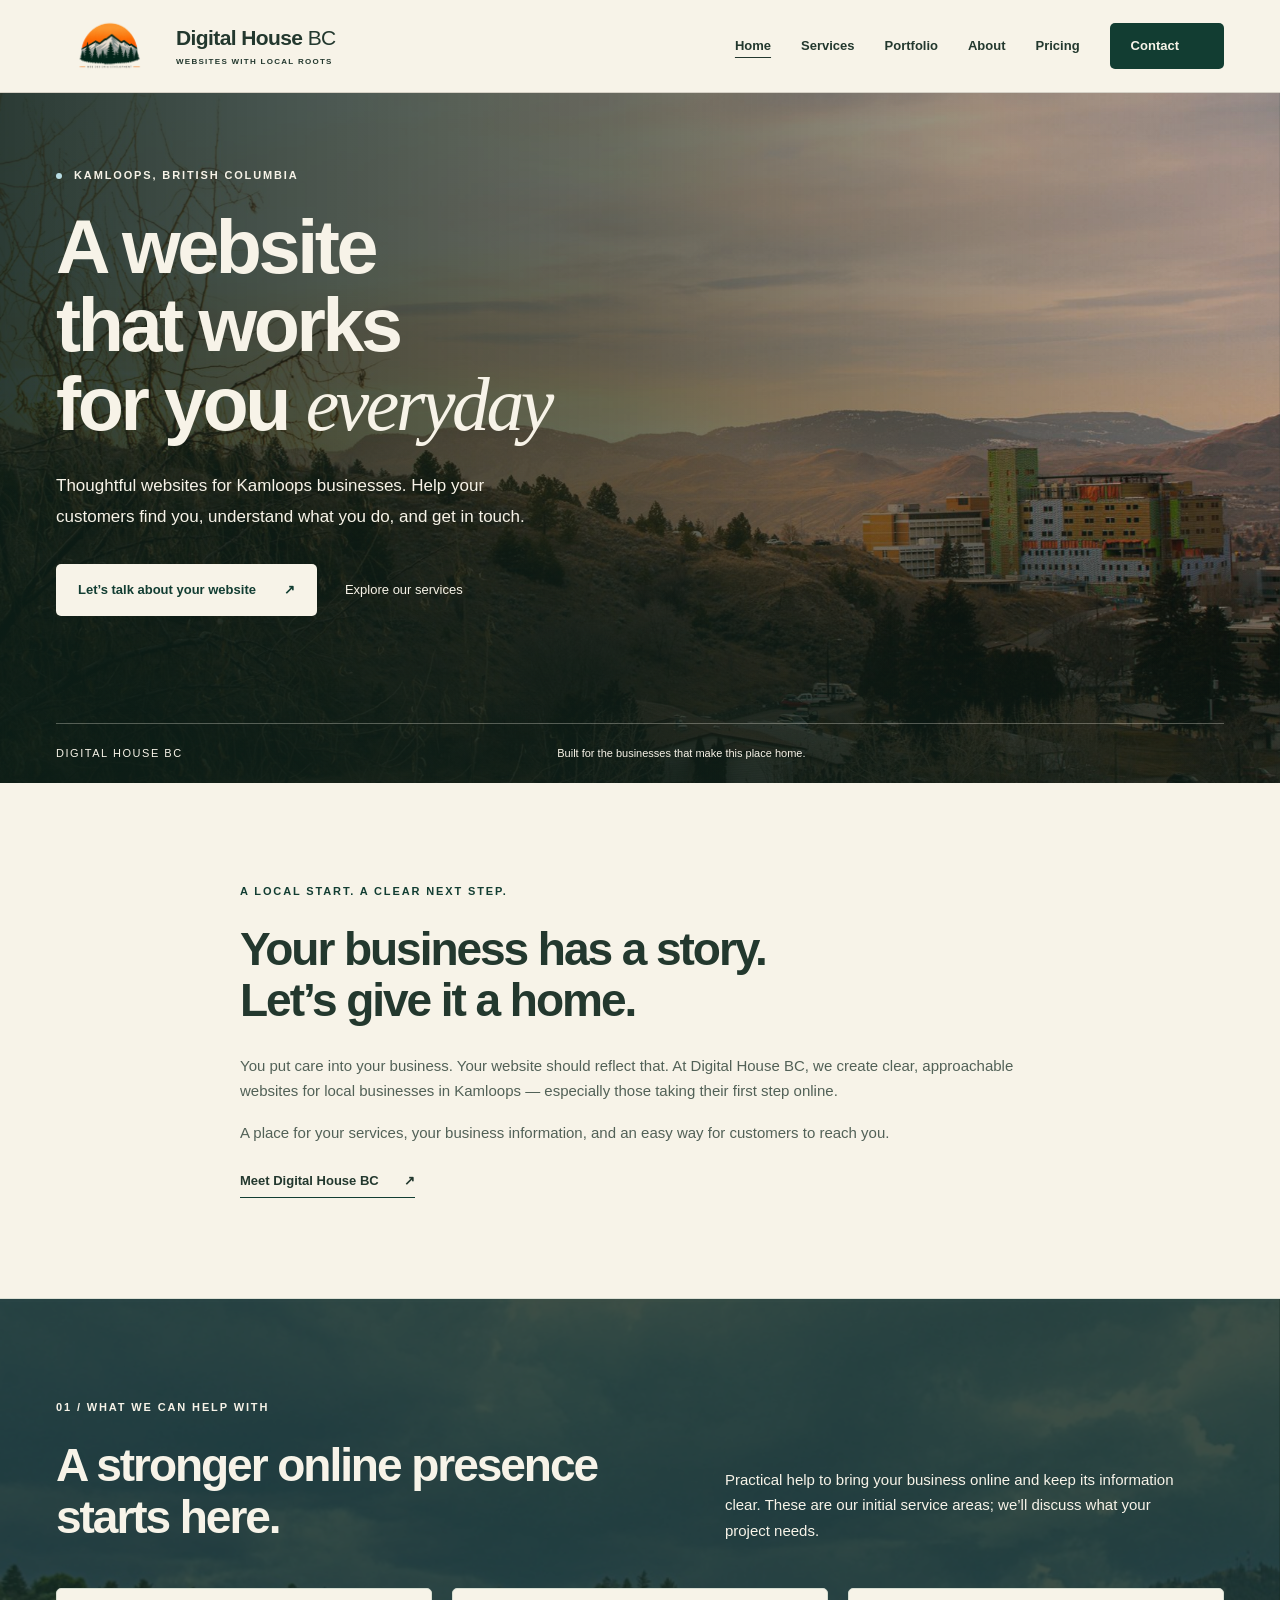
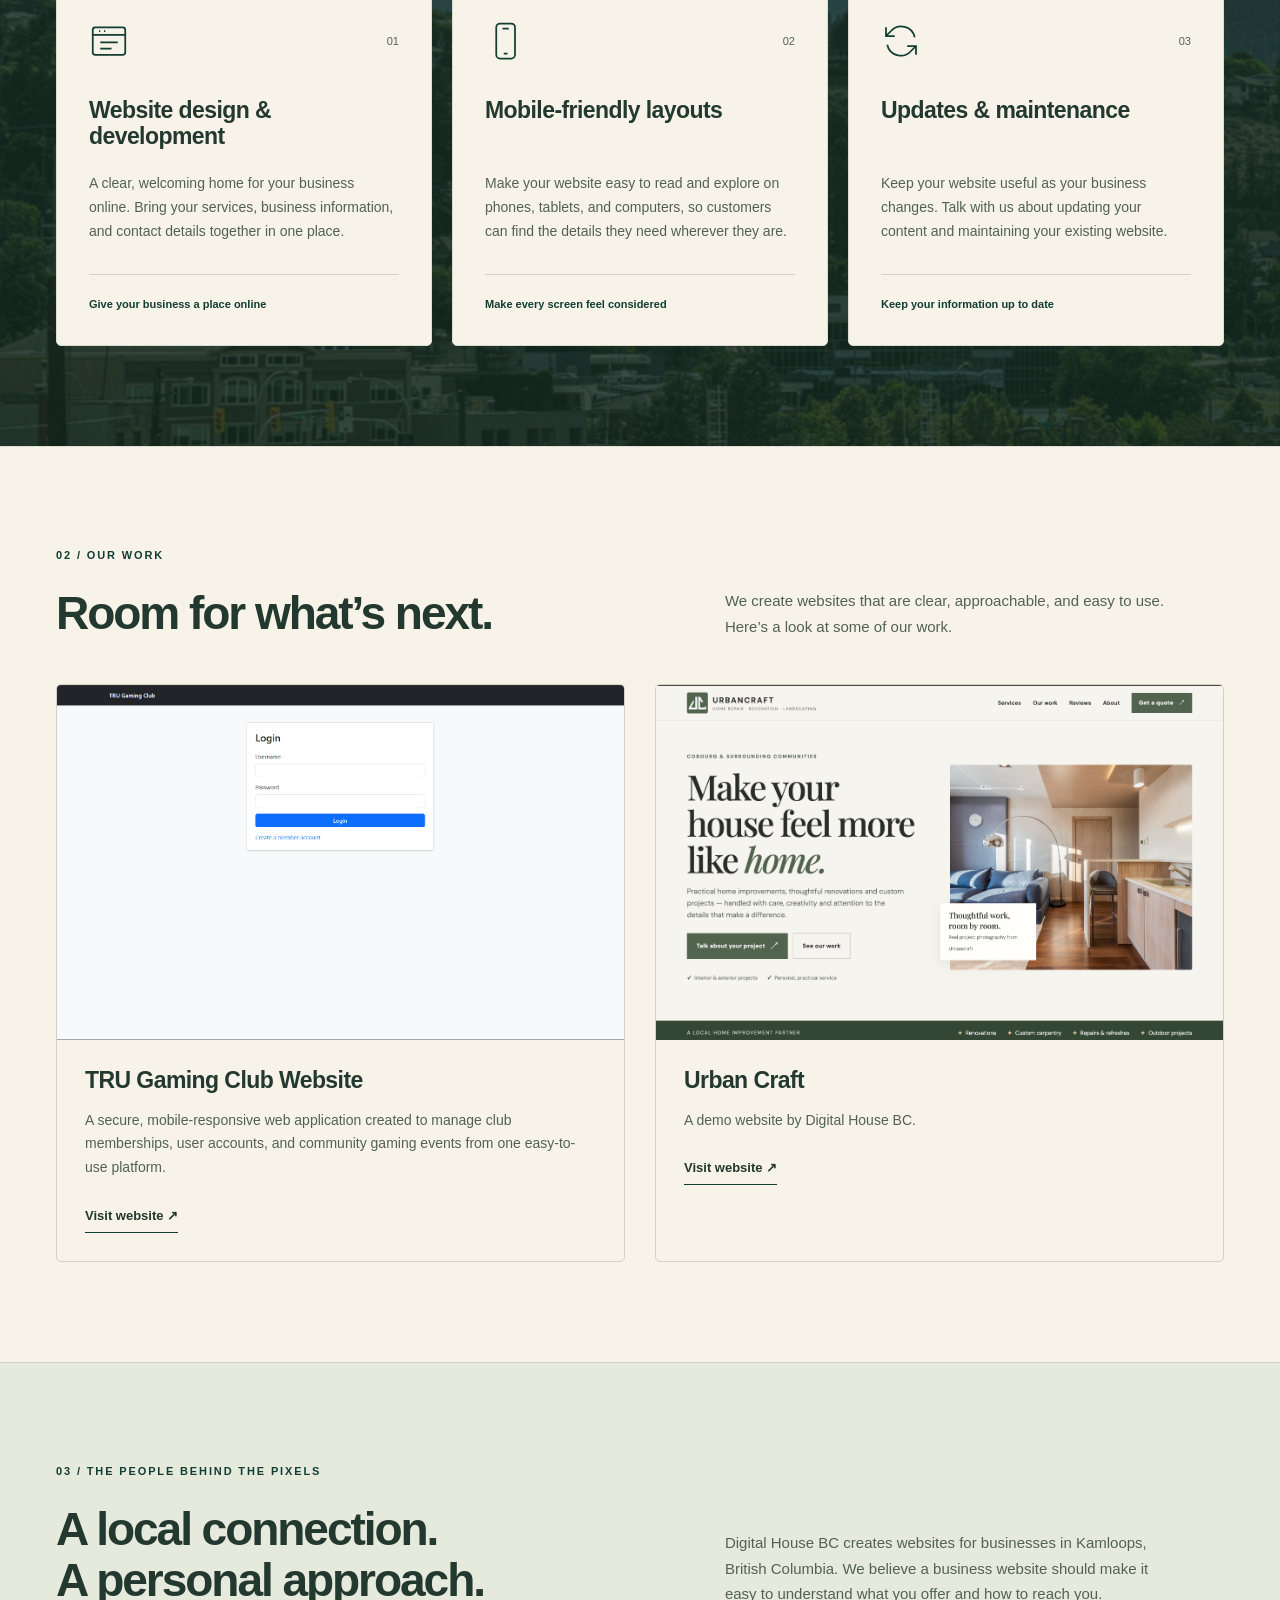
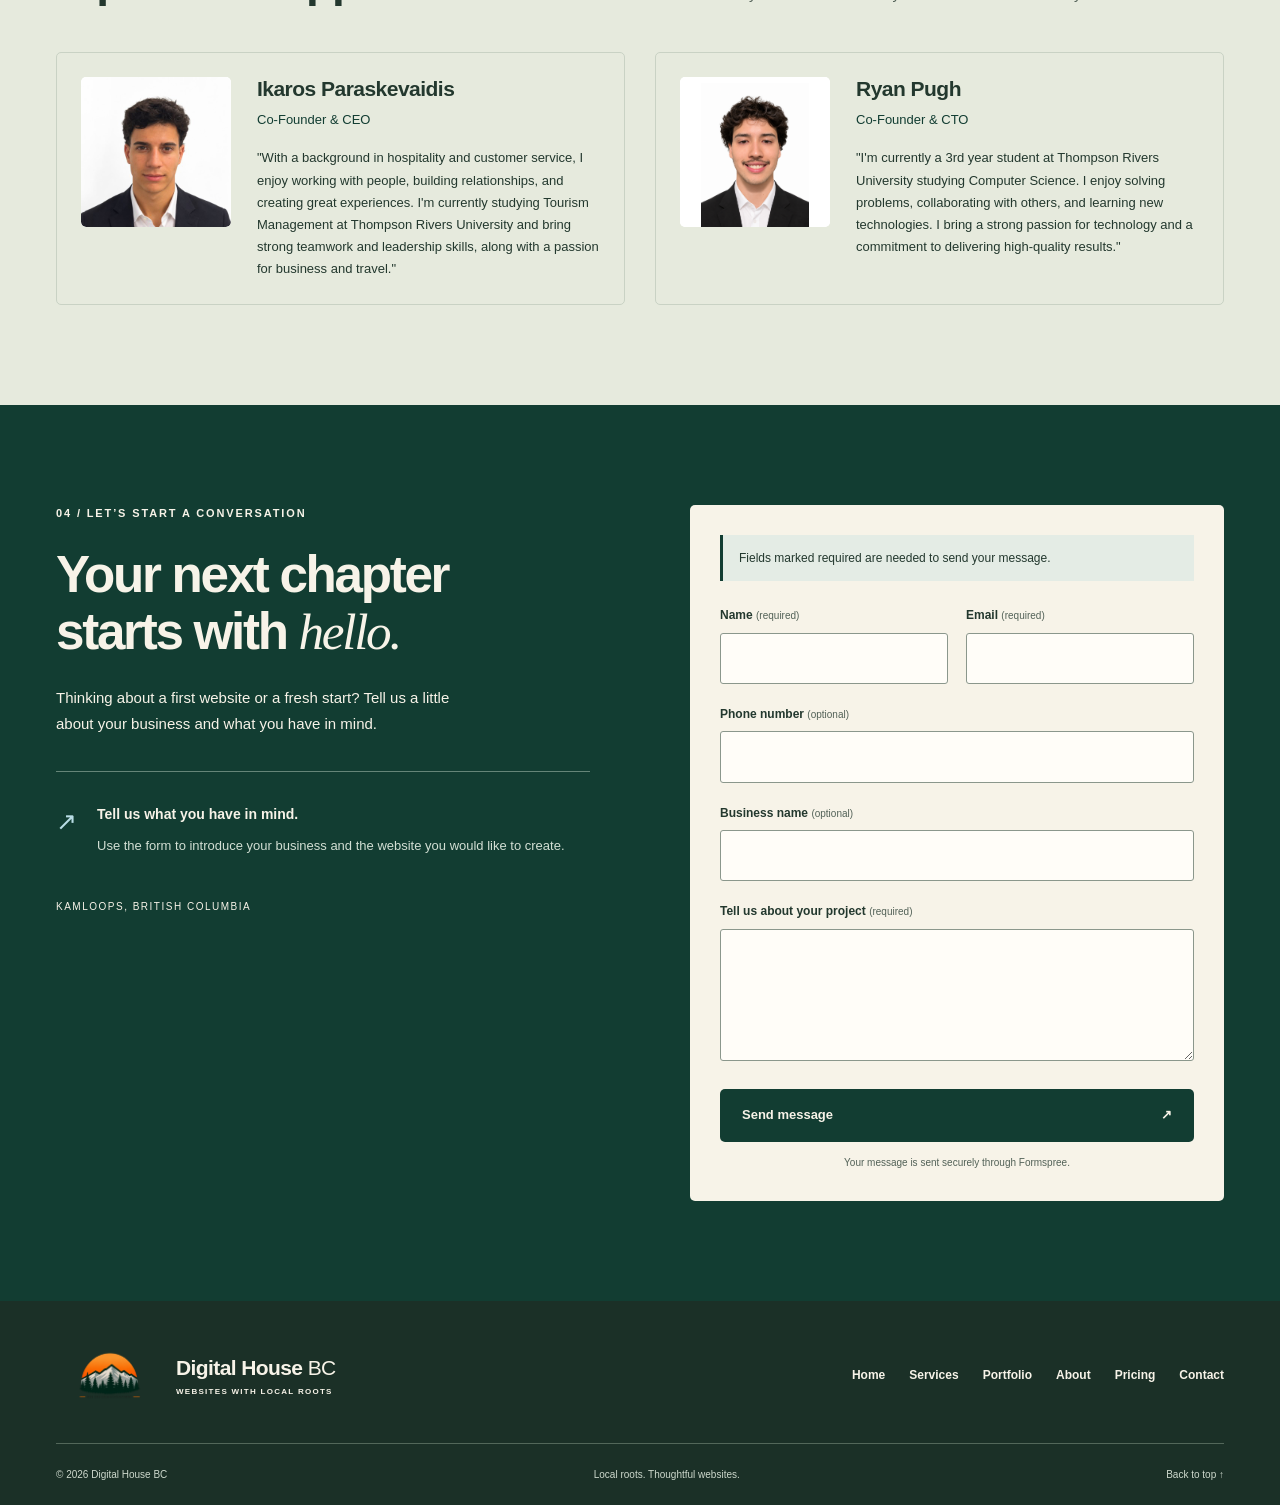
==== commit e91960b6: "Removed arrow" ====
--- a/html/index.html
+++ b/html/index.html
@@ -41,7 +41,7 @@
         <nav id="primary-nav" aria-label="Main navigation">
           <a href="#home" aria-current="location">Home</a><a href="#services">Services</a
           ><a href="#portfolio">Portfolio</a><a href="#about">About</a
-          ><a href="/html/pricing.html">Pricing</a><a class="nav-contact" href="#contact">Contact <span aria-hidden="true">↗</span></a>
+          ><a href="/html/pricing.html">Pricing</a><a class="nav-contact" href="#contact">Contact <span aria-hidden="true"></span></a>
         </nav>
       </div>
     </header>
